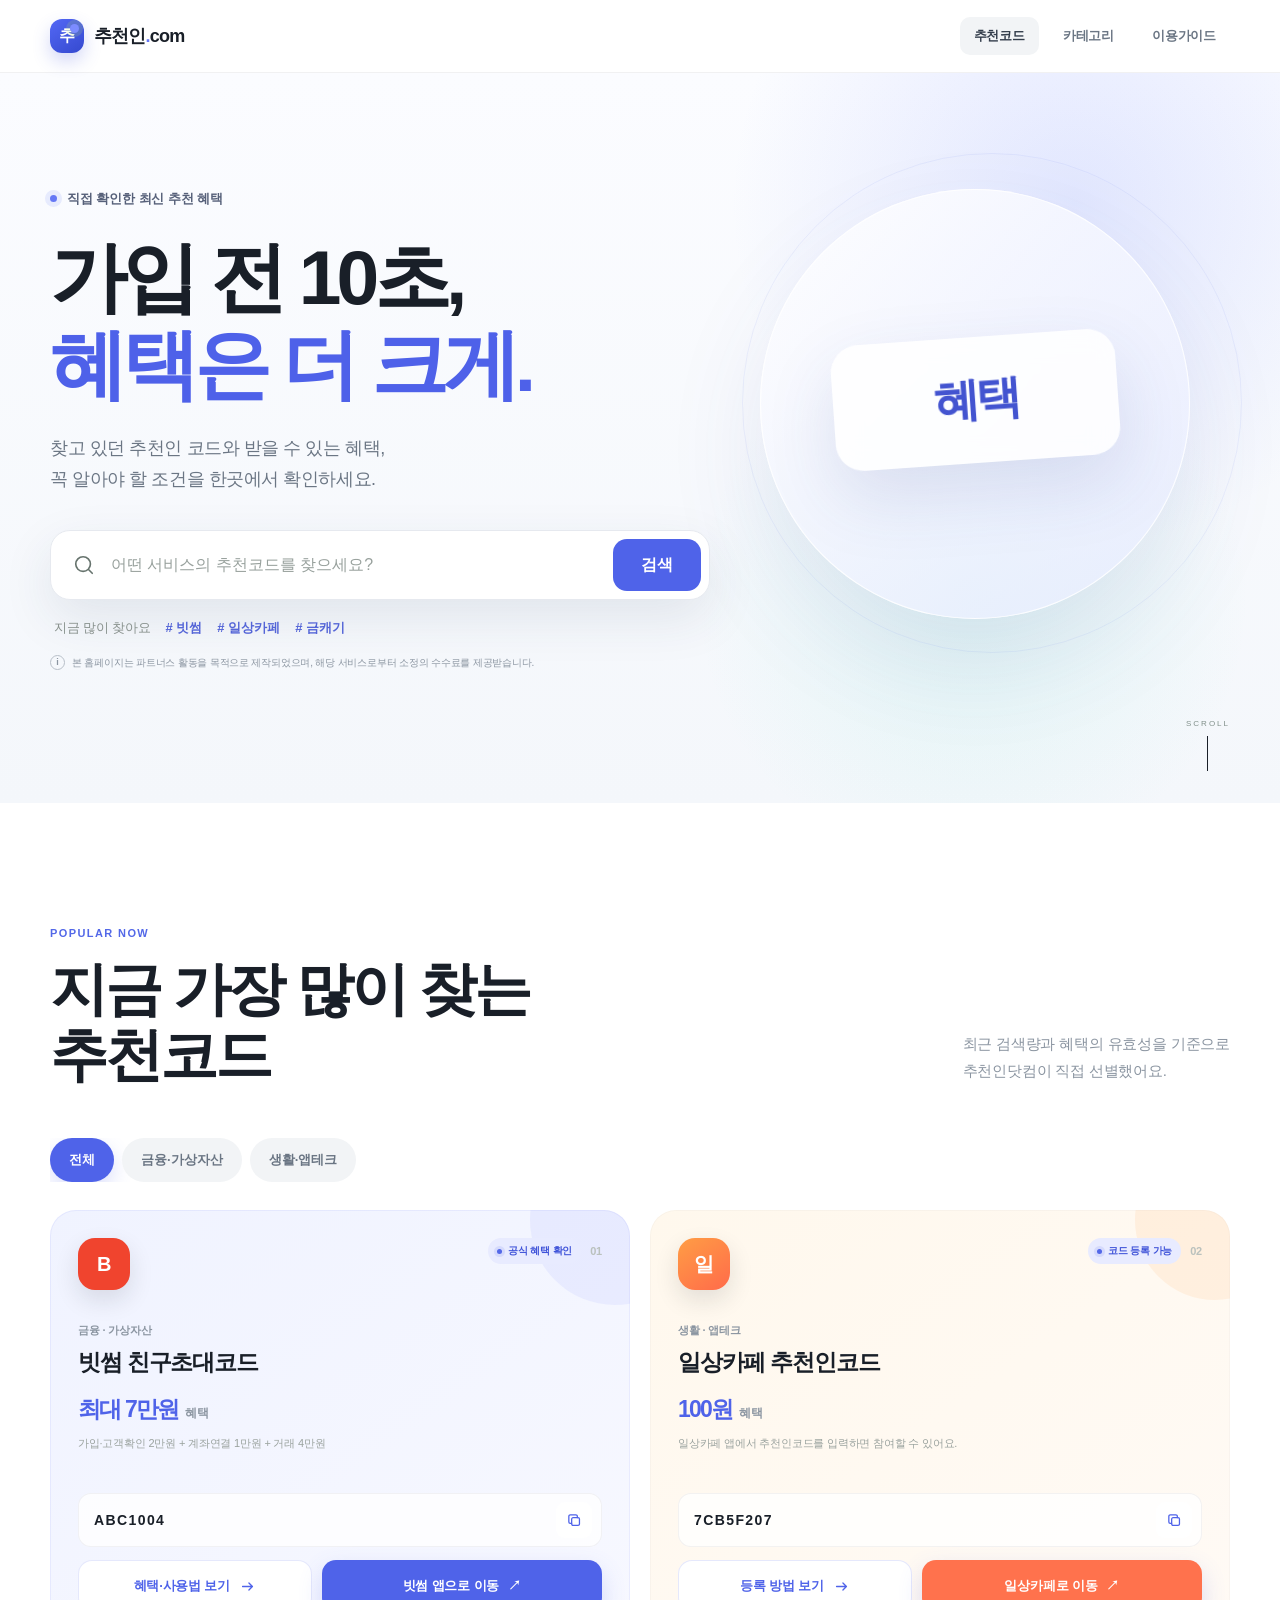
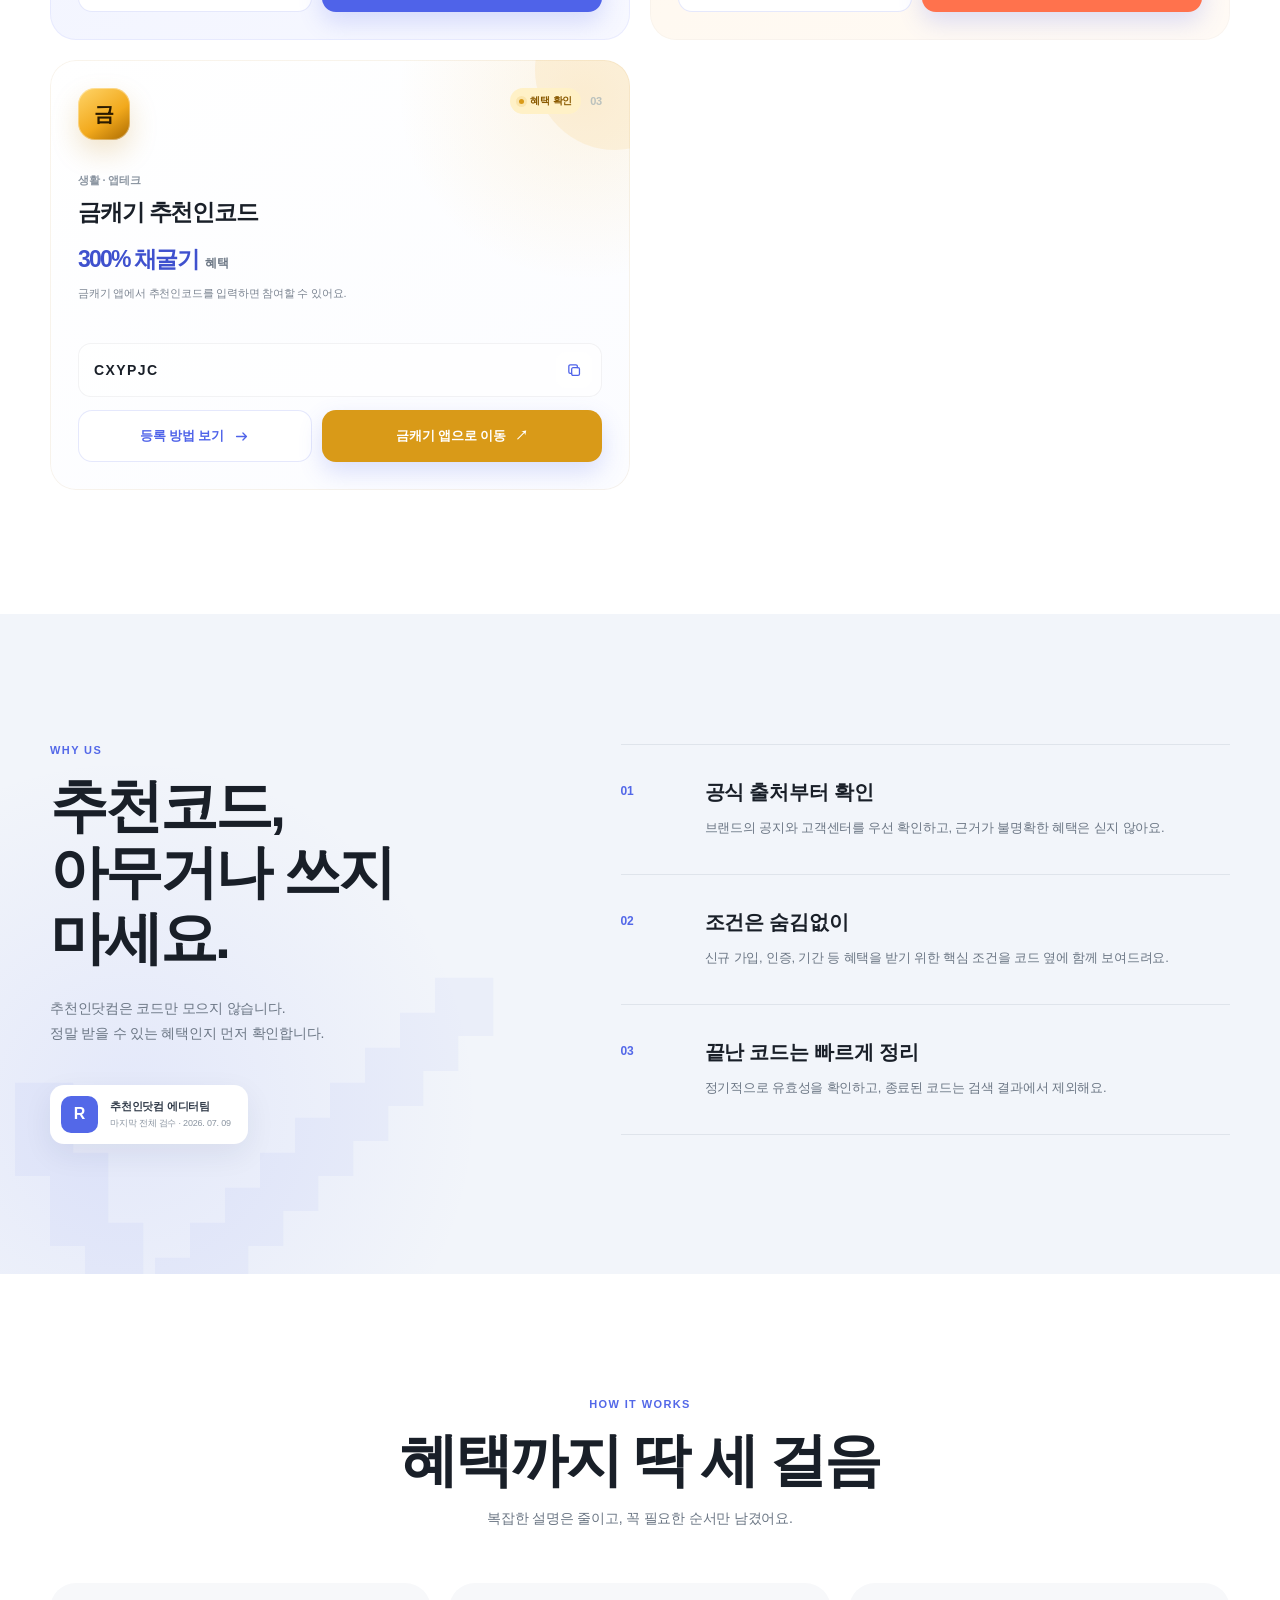
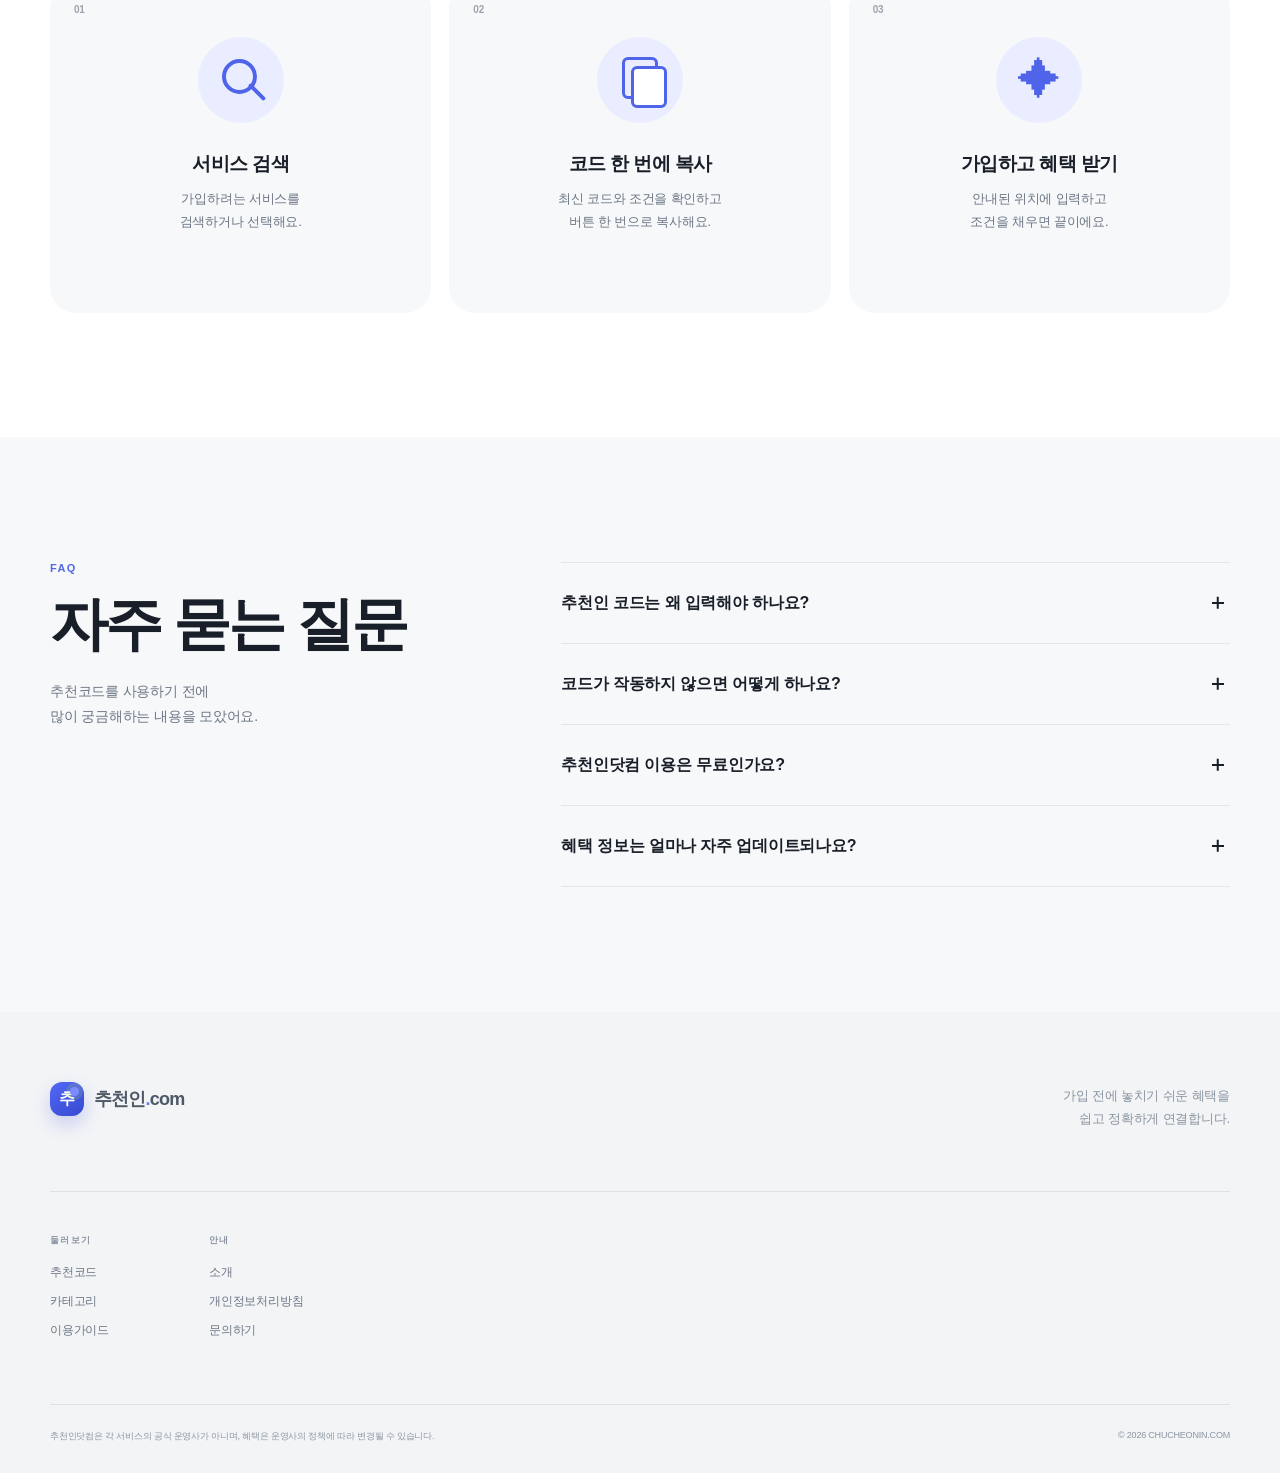
==== index.html @ cf16d34d "Initial site backup" ====
<!doctype html>
<html lang="ko">
<head>
  <meta charset="utf-8">
  <meta name="viewport" content="width=device-width, initial-scale=1, maximum-scale=1, minimum-scale=1, user-scalable=no">
  <!-- Google tag (gtag.js) -->
  <script async src="https://www.googletagmanager.com/gtag/js?id=G-Y10FEXDFD1"></script>
  <script>
    window.dataLayer = window.dataLayer || [];
    function gtag(){dataLayer.push(arguments);}
    gtag('js', new Date());
    gtag('config', 'G-Y10FEXDFD1');
  </script>
  <title>추천인닷컴 | 추천코드·친구초대 혜택을 한눈에</title>
  <meta name="description" content="빗썸, 일상카페, 금캐기 추천인코드를 빠르게 복사하고 혜택, 등록 방법, 이용 조건을 한 번에 확인하세요. 검증한 추천코드만 보기 쉽게 정리했습니다.">
  <meta name="application-name" content="추천인닷컴">
  <meta name="apple-mobile-web-app-title" content="추천인닷컴">
  <meta name="robots" content="index,follow,max-image-preview:large">
  <link rel="canonical" href="https://chucheonin.com/">
  <meta property="og:type" content="website">
  <meta property="og:locale" content="ko_KR">
  <meta property="og:site_name" content="추천인닷컴">
  <meta property="og:title" content="추천인닷컴 | 놓치기 아까운 추천 혜택">
  <meta property="og:description" content="찾고, 확인하고, 한 번에 복사하세요. 최신 추천코드와 사용법을 깔끔하게 정리했습니다.">
  <meta property="og:url" content="https://chucheonin.com/">
  <meta property="og:image" content="https://chucheonin.com/assets/og-home.svg">
  <meta name="twitter:card" content="summary_large_image">
  <meta name="theme-color" content="#f7f8f2">
  <link rel="icon" href="assets/favicon.svg" type="image/svg+xml">
  <link rel="manifest" href="site.webmanifest">
  <link rel="stylesheet" href="style.css">
  <script type="application/ld+json">
  {
    "@context": "https://schema.org",
    "@graph": [
      {
        "@type": "Organization",
        "@id": "https://chucheonin.com/#organization",
        "name": "추천인닷컴",
        "url": "https://chucheonin.com/",
        "logo": {
          "@type": "ImageObject",
          "url": "https://chucheonin.com/assets/logo.svg",
          "width": 512,
          "height": 512
        },
        "email": "mailto:chucheonincom@gmail.com"
      },
      {
        "@type": "WebSite",
        "@id": "https://chucheonin.com/#website",
        "url": "https://chucheonin.com/",
        "name": "추천인닷컴",
        "alternateName": ["추천인닷컴", "추천인.com", "chucheonin.com"],
        "inLanguage": "ko-KR",
        "publisher": {"@id": "https://chucheonin.com/#organization"},
        "potentialAction": {
          "@type": "SearchAction",
          "target": "https://chucheonin.com/?q={search_term_string}",
          "query-input": "required name=search_term_string"
        }
      },
      {
        "@type": "CollectionPage",
        "name": "추천인 코드 모음",
        "url": "https://chucheonin.com/",
        "isPartOf": {"@id": "https://chucheonin.com/#website"},
        "mainEntity": {
          "@type": "ItemList",
          "itemListElement": [
            {"@type":"ListItem","position":1,"name":"빗썸 친구초대코드","url":"https://chucheonin.com/bithumb-referral-code/"},
            {"@type":"ListItem","position":2,"name":"일상카페 추천인코드","url":"https://chucheonin.com/dailycafe-referral-code/"},
            {"@type":"ListItem","position":3,"name":"금캐기 추천인코드","url":"https://chucheonin.com/goldmining-referral-code/"}
          ]
        }
      },
      {
        "@type": "FAQPage",
        "mainEntity": [
          {
            "@type": "Question",
            "name": "추천인 코드는 왜 입력해야 하나요?",
            "acceptedAnswer": {"@type":"Answer","text":"서비스에 따라 신규 가입자와 추천인에게 포인트, 쿠폰 또는 현금성 혜택이 제공될 수 있습니다. 혜택과 조건은 서비스 정책에 따라 달라집니다."}
          },
          {
            "@type": "Question",
            "name": "코드가 작동하지 않으면 어떻게 하나요?",
            "acceptedAnswer": {"@type":"Answer","text":"오탈자, 입력 기한 만료, 기존 가입 이력, 본인인증 미완료 여부를 확인하고 상세 페이지의 참여 조건을 확인해 주세요."}
          },
          {
            "@type": "Question",
            "name": "추천인닷컴 이용은 무료인가요?",
            "acceptedAnswer": {"@type":"Answer","text":"모든 추천코드와 이용 가이드는 무료로 확인할 수 있습니다. 일부 링크를 통한 가입이 발생하면 운영 수수료를 받을 수 있습니다."}
          }
        ]
      }
    ]
  }
  </script>
</head>
<body>
  <a class="skip-link" href="#main">본문으로 바로가기</a>
  <header class="site-header">
    <div class="header-inner">
      <a class="brand" href="./" aria-label="추천인닷컴 홈">
        <span class="brand-mark" aria-hidden="true">추</span>
        <span>추천인<span class="brand-dot">.</span>com</span>
      </a>
      <nav class="desktop-nav" aria-label="주요 메뉴">
        <a class="is-active" href="#popular">추천코드</a>
        <a href="#categories">카테고리</a>
        <a href="#guide">이용가이드</a>
      </nav>
      <button class="icon-button menu-toggle" type="button" aria-label="메뉴 열기" aria-expanded="false" aria-controls="mobile-nav">
        <span></span><span></span>
      </button>
    </div>
    <nav class="mobile-nav" id="mobile-nav" aria-label="모바일 메뉴" hidden>
      <a href="#popular">추천코드</a>
      <a href="#categories">카테고리</a>
      <a href="#guide">이용가이드</a>
    </nav>
  </header>

  <main id="main">
    <section class="hero">
      <div class="hero-orbit orbit-one" aria-hidden="true"></div>
      <div class="hero-orbit orbit-two" aria-hidden="true"></div>
      <div class="container hero-inner">
        <div class="eyebrow reveal"><span></span> 직접 확인한 최신 추천 혜택</div>
        <h1 class="reveal">가입 전 10초,<br><em>혜택은 더 크게.</em></h1>
        <p class="hero-copy reveal">찾고 있던 추천인 코드와 받을 수 있는 혜택,<br class="desktop-only"> 꼭 알아야 할 조건을 한곳에서 확인하세요.</p>
        <form class="search-box reveal" role="search" id="service-search">
          <svg aria-hidden="true" viewBox="0 0 24 24"><path d="m21 21-4.35-4.35m2.35-5.65a8 8 0 1 1-16 0 8 8 0 0 1 16 0Z"/></svg>
          <label class="sr-only" for="search-input">서비스 이름 검색</label>
          <input id="search-input" type="search" placeholder="어떤 서비스의 추천코드를 찾으세요?" autocomplete="off">
          <button type="submit">검색</button>
        </form>
        <div class="quick-search reveal" aria-label="추천 검색어">
          <span>지금 많이 찾아요</span>
          <button type="button" data-search="빗썸"># 빗썸</button>
          <button type="button" data-search="일상카페"># 일상카페</button>
          <button type="button" data-search="금캐기"># 금캐기</button>
        </div>
        <aside class="hero-disclosure reveal" aria-label="파트너스 활동 안내">
          <span aria-hidden="true">i</span>
          <p>본 홈페이지는 파트너스 활동을 목적으로 제작되었으며, 해당 서비스로부터 소정의 수수료를 제공받습니다.</p>
        </aside>
      </div>
      <div class="hero-bottom" aria-hidden="true">
        <div class="scroll-cue"><span>SCROLL</span><i></i></div>
      </div>
    </section>

    <section class="section popular-section" id="popular">
      <div class="container">
        <div class="section-heading split-heading reveal">
          <div>
            <p class="section-kicker">POPULAR NOW</p>
            <h2>지금 가장 많이 찾는<br>추천코드</h2>
          </div>
          <p>최근 검색량과 혜택의 유효성을 기준으로<br>추천인닷컴이 직접 선별했어요.</p>
        </div>

        <div class="filter-row reveal" id="categories" aria-label="추천코드 카테고리">
          <button type="button" class="filter-chip is-active" data-filter="all">전체</button>
          <button type="button" class="filter-chip" data-filter="finance">금융·가상자산</button>
          <button type="button" class="filter-chip" data-filter="lifestyle">생활·앱테크</button>
        </div>

        <div class="card-grid multi-service-grid" id="service-grid">
          <article class="service-card featured reveal" data-category="finance" data-name="빗썸 7만원 친구초대 추천인 코드 가상자산 ABC1004">
            <div class="card-top">
              <div class="service-logo logo-bithumb">B</div>
              <div class="card-badges"><span class="status-live"><i></i> 공식 혜택 확인</span><span class="rank-badge">01</span></div>
            </div>
            <div class="card-main">
              <p class="card-category">금융 · 가상자산</p>
              <h3>빗썸 친구초대코드</h3>
              <p class="benefit"><strong>최대 7만원</strong><span>혜택</span></p>
              <p class="card-note">가입·고객확인 2만원 + 계좌연결 1만원 + 거래 4만원</p>
            </div>
            <div class="code-preview">
              <span>ABC1004</span>
              <button type="button" class="mini-copy" data-copy="ABC1004" aria-label="빗썸 추천코드 복사">
                <svg aria-hidden="true" viewBox="0 0 24 24"><rect x="8" y="8" width="11" height="11" rx="2"/><path d="M16 8V6a2 2 0 0 0-2-2H6a2 2 0 0 0-2 2v8a2 2 0 0 0 2 2h2"/></svg>
              </button>
            </div>
            <div class="offer-card-actions">
              <a class="secondary-offer-action" href="bithumb-referral-code/">
                혜택·사용법 보기
                <svg aria-hidden="true" viewBox="0 0 24 24"><path d="M5 12h14m-5-5 5 5-5 5"/></svg>
              </a>
              <a class="primary-offer-action" href="https://www.bithumb.com/react/referral/guide?referral=ABC1004" target="_blank" rel="sponsored noopener">
                빗썸 앱으로 이동
                <span aria-hidden="true">↗</span>
              </a>
            </div>
          </article>

          <article class="service-card dailycafe-card reveal" data-category="lifestyle" data-name="일상카페 추천인 추천 코드 앱테크 100원 7CB5F207">
            <div class="card-top">
              <div class="service-logo logo-dailycafe">일</div>
              <div class="card-badges"><span class="status-live"><i></i> 코드 등록 가능</span><span class="rank-badge">02</span></div>
            </div>
            <div class="card-main">
              <p class="card-category">생활 · 앱테크</p>
              <h3>일상카페 추천인코드</h3>
              <p class="benefit"><strong>100원</strong><span>혜택</span></p>
              <p class="card-note">일상카페 앱에서 추천인코드를 입력하면 참여할 수 있어요.</p>
            </div>
            <div class="code-preview">
              <span>7CB5F207</span>
              <button type="button" class="mini-copy" data-copy="7CB5F207" aria-label="일상카페 추천인코드 복사">
                <svg aria-hidden="true" viewBox="0 0 24 24"><rect x="8" y="8" width="11" height="11" rx="2"/><path d="M16 8V6a2 2 0 0 0-2-2H6a2 2 0 0 0-2 2v8a2 2 0 0 0 2 2h2"/></svg>
              </button>
            </div>
            <div class="offer-card-actions">
              <a class="secondary-offer-action" href="dailycafe-referral-code/">
                등록 방법 보기
                <svg aria-hidden="true" viewBox="0 0 24 24"><path d="M5 12h14m-5-5 5 5-5 5"/></svg>
              </a>
              <a class="primary-offer-action dailycafe-action" href="https://mapp.dailycafe.co.kr/app/link?seq=3767" target="_blank" rel="sponsored noopener">
                일상카페로 이동
                <span aria-hidden="true">↗</span>
              </a>
            </div>
          </article>

          <article class="service-card goldmining-card reveal" data-category="lifestyle" data-name="금캐기 추천인 추천 코드 앱테크 리워드 채굴기 CXYPJC 300%">
            <div class="card-top">
              <div class="service-logo logo-goldmining">금</div>
              <div class="card-badges"><span class="status-live"><i></i> 혜택 확인</span><span class="rank-badge">03</span></div>
            </div>
            <div class="card-main">
              <p class="card-category">생활 · 앱테크</p>
              <h3>금캐기 추천인코드</h3>
              <p class="benefit"><strong>300% 채굴기</strong><span>혜택</span></p>
              <p class="card-note">금캐기 앱에서 추천인코드를 입력하면 참여할 수 있어요.</p>
            </div>
            <div class="code-preview">
              <span>CXYPJC</span>
              <button type="button" class="mini-copy" data-copy="CXYPJC" aria-label="금캐기 추천인코드 복사">
                <svg aria-hidden="true" viewBox="0 0 24 24"><rect x="8" y="8" width="11" height="11" rx="2"/><path d="M16 8V6a2 2 0 0 0-2-2H6a2 2 0 0 0-2 2v8a2 2 0 0 0 2 2h2"/></svg>
              </button>
            </div>
            <div class="offer-card-actions">
              <a class="secondary-offer-action" href="goldmining-referral-code/">
                등록 방법 보기
                <svg aria-hidden="true" viewBox="0 0 24 24"><path d="M5 12h14m-5-5 5 5-5 5"/></svg>
              </a>
              <a class="primary-offer-action goldmining-action" href="https://goldmining.onelink.me/mGQ8/ekh3pmp9" target="_blank" rel="sponsored noopener">
                금캐기 앱으로 이동
                <span aria-hidden="true">↗</span>
              </a>
            </div>
          </article>
        </div>
        <div class="empty-state" id="empty-state" hidden>
          <span>⌕</span>
          <h3>일치하는 추천코드가 없어요</h3>
          <p>다른 서비스 이름이나 카테고리로 검색해 보세요.</p>
          <button type="button" id="reset-search">전체 코드 보기</button>
        </div>
      </div>
    </section>

    <section class="proof-section" id="guide">
      <div class="container">
        <div class="proof-grid">
          <div class="proof-heading reveal">
            <p class="section-kicker light">WHY US</p>
            <h2>추천코드,<br>아무거나 쓰지 마세요.</h2>
            <p>추천인닷컴은 코드만 모으지 않습니다.<br>정말 받을 수 있는 혜택인지 먼저 확인합니다.</p>
            <div class="editor-card">
              <div class="editor-avatar">R</div>
              <div><strong>추천인닷컴 에디터팀</strong><span>마지막 전체 검수 · 2026. 07. 09</span></div>
            </div>
          </div>
          <ol class="proof-list">
            <li class="reveal">
              <span>01</span>
              <div><h3>공식 출처부터 확인</h3><p>브랜드의 공지와 고객센터를 우선 확인하고, 근거가 불명확한 혜택은 싣지 않아요.</p></div>
            </li>
            <li class="reveal">
              <span>02</span>
              <div><h3>조건은 숨김없이</h3><p>신규 가입, 인증, 기간 등 혜택을 받기 위한 핵심 조건을 코드 옆에 함께 보여드려요.</p></div>
            </li>
            <li class="reveal">
              <span>03</span>
              <div><h3>끝난 코드는 빠르게 정리</h3><p>정기적으로 유효성을 확인하고, 종료된 코드는 검색 결과에서 제외해요.</p></div>
            </li>
          </ol>
        </div>
      </div>
    </section>

    <section class="section how-section">
      <div class="container">
        <div class="section-heading centered reveal">
          <p class="section-kicker">HOW IT WORKS</p>
          <h2>혜택까지 딱 세 걸음</h2>
          <p>복잡한 설명은 줄이고, 꼭 필요한 순서만 남겼어요.</p>
        </div>
        <div class="steps-grid">
          <article class="step-card reveal">
            <span class="step-number">01</span>
            <div class="step-icon search-icon" aria-hidden="true"></div>
            <h3>서비스 검색</h3>
            <p>가입하려는 서비스를<br>검색하거나 선택해요.</p>
          </article>
          <article class="step-card reveal">
            <span class="step-number">02</span>
            <div class="step-icon copy-icon" aria-hidden="true"></div>
            <h3>코드 한 번에 복사</h3>
            <p>최신 코드와 조건을 확인하고<br>버튼 한 번으로 복사해요.</p>
          </article>
          <article class="step-card reveal">
            <span class="step-number">03</span>
            <div class="step-icon gift-icon" aria-hidden="true"></div>
            <h3>가입하고 혜택 받기</h3>
            <p>안내된 위치에 입력하고<br>조건을 채우면 끝이에요.</p>
          </article>
        </div>
      </div>
    </section>

    <section class="faq-section">
      <div class="container faq-wrap">
        <div class="faq-heading reveal">
          <p class="section-kicker">FAQ</p>
          <h2>자주 묻는 질문</h2>
          <p>추천코드를 사용하기 전에<br>많이 궁금해하는 내용을 모았어요.</p>
        </div>
        <div class="accordion" data-accordion>
          <details class="reveal">
            <summary>추천인 코드는 왜 입력해야 하나요?<span></span></summary>
            <p>서비스에 따라 신규 가입자와 추천인 모두에게 포인트, 쿠폰 또는 현금성 혜택이 제공될 수 있습니다. 단, 혜택과 조건은 서비스 정책에 따라 달라지므로 상세 페이지에서 조건을 먼저 확인해 주세요.</p>
          </details>
          <details class="reveal">
            <summary>코드가 작동하지 않으면 어떻게 하나요?<span></span></summary>
            <p>오탈자, 입력 기한 만료, 기존 가입 이력, 본인인증 미완료가 흔한 원인입니다. 복사 버튼으로 다시 입력하고 상세 페이지의 참여 조건을 확인해 주세요.</p>
          </details>
          <details class="reveal">
            <summary>추천인닷컴 이용은 무료인가요?<span></span></summary>
            <p>네, 모든 추천코드와 이용 가이드는 무료로 확인할 수 있습니다. 일부 링크를 통한 가입이 발생하면 운영 수수료를 받을 수 있으며, 이용자가 받는 혜택에는 영향을 주지 않습니다.</p>
          </details>
          <details class="reveal">
            <summary>혜택 정보는 얼마나 자주 업데이트되나요?<span></span></summary>
            <p>공식 공지와 고객센터를 기준으로 정기 확인합니다. 혜택은 예고 없이 변경될 수 있으므로 가입 직전 연결된 공식 페이지에서 최종 조건을 함께 확인하는 것이 가장 안전합니다.</p>
          </details>
        </div>
      </div>
    </section>

  </main>

  <footer class="site-footer">
    <div class="container">
      <div class="footer-top">
        <a class="brand footer-brand" href="./"><span class="brand-mark">추</span><span>추천인<span class="brand-dot">.</span>com</span></a>
        <p>가입 전에 놓치기 쉬운 혜택을<br>쉽고 정확하게 연결합니다.</p>
      </div>
      <div class="footer-links">
        <div><strong>둘러보기</strong><a href="#popular">추천코드</a><a href="#categories">카테고리</a><a href="#guide">이용가이드</a></div>
        <div><strong>안내</strong><a href="about/">소개</a><a href="privacy/">개인정보처리방침</a><a href="mailto:chucheonincom@gmail.com">문의하기</a></div>
      </div>
      <div class="footer-bottom">
        <p>추천인닷컴은 각 서비스의 공식 운영사가 아니며, 혜택은 운영사의 정책에 따라 변경될 수 있습니다.</p>
        <span>© 2026 CHUCHEONIN.COM</span>
      </div>
    </div>
  </footer>
  <div class="toast" role="status" aria-live="polite" aria-atomic="true"><span>✓</span><p><strong>복사했어요!</strong><small>가입 화면에 붙여넣으세요.</small></p></div>
  <script src="script.js" defer></script>
</body>
</html>
---- style.css ----
/* 추천인닷컴 production stylesheet */
:root {
  --ink: #17251f;
  --muted: #66736d;
  --cream: #f5f6ef;
  --paper: #fff;
  --line: #dfe4dc;
  --lime: #c8f25f;
  --lime-strong: #aee631;
  --green: #163f30;
  --orange: #ff6a3d;
  --shadow: 0 22px 60px rgba(22, 51, 40, .09);
  --radius: 24px;
  --max: 1180px;
}

* { box-sizing: border-box; }
html {
  scroll-behavior: smooth;
  -webkit-text-size-adjust: 100%;
  text-size-adjust: 100%;
}
#popular,
#categories,
#guide { scroll-margin-top: 92px; }
body {
  margin: 0;
  color: var(--ink);
  background: var(--paper);
  font-family: Pretendard, "Noto Sans KR", "Apple SD Gothic Neo", Inter, Arial, sans-serif;
  -webkit-font-smoothing: antialiased;
  -webkit-text-size-adjust: 100%;
  text-size-adjust: 100%;
  word-break: keep-all;
}
button, input { font: inherit; }
input, textarea, select { font-size: 16px; }
button, a { -webkit-tap-highlight-color: transparent; }
a { color: inherit; text-decoration: none; }
svg { width: 1em; height: 1em; fill: none; stroke: currentColor; stroke-width: 1.8; stroke-linecap: round; stroke-linejoin: round; }
.sr-only { position: absolute; width: 1px; height: 1px; padding: 0; margin: -1px; overflow: hidden; clip: rect(0, 0, 0, 0); white-space: nowrap; border: 0; }
.skip-link { position: fixed; z-index: 1000; top: 12px; left: 12px; padding: 12px 18px; background: var(--ink); color: white; border-radius: 10px; transform: translateY(-150%); transition: .2s; }
.skip-link:focus { transform: none; }
.container { width: min(calc(100% - 48px), var(--max)); margin: 0 auto; }
.section { padding: 124px 0; }

.site-header { position: absolute; z-index: 50; width: 100%; top: 0; border-bottom: 1px solid rgba(23, 37, 31, .08); }
.header-inner { width: min(calc(100% - 48px), var(--max)); height: 82px; margin: auto; display: flex; align-items: center; justify-content: space-between; }
.brand { display: inline-flex; align-items: center; gap: 10px; font-size: 19px; font-weight: 850; letter-spacing: -.7px; }
.brand-mark { width: 35px; height: 35px; display: grid; place-items: center; position: relative; overflow: hidden; border-radius: 12px 12px 12px 5px; background: linear-gradient(145deg, #6478f6 0%, #4258e8 52%, #17251f 100%); color: #f7ffe4; font-size: 16px; font-weight: 900; box-shadow: 0 10px 24px rgba(66,88,232,.22), inset 0 0 0 1px rgba(255,255,255,.18); }
.brand-mark::after { content: ""; position: absolute; right: 5px; top: 5px; width: 9px; height: 9px; border-radius: 50%; background: var(--lime); box-shadow: 0 0 0 4px rgba(200,242,95,.16); }
.brand-dot { color: var(--orange); }
.desktop-nav { display: flex; align-items: center; gap: 38px; font-size: 14px; font-weight: 700; }
.desktop-nav a { position: relative; padding: 31px 0; color: #54615b; transition: color .2s; }
.desktop-nav a:hover, .desktop-nav .is-active { color: var(--ink); }
.desktop-nav .is-active::after { content: ""; position: absolute; left: 0; right: 0; bottom: 0; height: 2px; background: var(--ink); }
.icon-button { border: 0; background: transparent; }
.menu-toggle { display: none; width: 40px; height: 40px; padding: 10px; }
.menu-toggle span { display: block; width: 20px; height: 2px; margin: 5px 0; background: var(--ink); transition: .25s; }
.mobile-nav { padding: 12px 24px 22px; background: rgba(247,248,242,.98); border-top: 1px solid var(--line); }
.mobile-nav a { display: block; padding: 12px 0; font-weight: 750; }
.partner-disclosure {
  position: relative;
  z-index: 10;
  border-bottom: 1px solid #edf0f3;
  color: #8b95a1;
  background: #f8f9fa;
}
.partner-disclosure .container {
  min-height: 38px;
  display: flex;
  align-items: center;
  justify-content: center;
  gap: 8px;
}
.partner-disclosure span {
  width: 15px;
  height: 15px;
  display: grid;
  place-items: center;
  flex: 0 0 auto;
  border: 1px solid #b7bec7;
  border-radius: 50%;
  font: 700 9px/1 Inter, sans-serif;
}
.partner-disclosure p {
  margin: 0;
  font-size: 10px;
  line-height: 1.5;
}
.hero-disclosure {
  max-width: 660px;
  display: flex;
  align-items: center;
  gap: 7px;
  margin-top: 18px;
  color: #8b95a1;
}
.hero-disclosure span {
  width: 15px;
  height: 15px;
  display: grid;
  place-items: center;
  flex: 0 0 auto;
  border: 1px solid #b7bec7;
  border-radius: 50%;
  font: 700 9px/1 Inter, sans-serif;
}
.hero-disclosure p {
  margin: 0;
  font-size: 10px;
  line-height: 1.5;
}

.hero { min-height: 760px; position: relative; overflow: hidden; display: flex; align-items: center; background: var(--cream); padding: 140px 0 100px; }
.hero::before { content: ""; position: absolute; width: 480px; height: 480px; right: -80px; top: 105px; border-radius: 48% 52% 60% 40%; background: var(--lime); opacity: .38; transform: rotate(-12deg); }
.hero::after { content: "↗"; position: absolute; right: 13vw; top: 280px; font-size: 120px; font-weight: 200; color: rgba(22,63,48,.14); transform: rotate(3deg); }
.hero-orbit { position: absolute; border: 1px solid rgba(23,37,31,.11); border-radius: 50%; pointer-events: none; }
.orbit-one { width: 620px; height: 620px; right: -180px; top: 55px; }
.orbit-two { width: 780px; height: 780px; right: -260px; top: -25px; }
.hero-inner { position: relative; z-index: 2; }
.eyebrow { display: flex; align-items: center; gap: 10px; color: #496059; font-size: 13px; font-weight: 800; letter-spacing: -.1px; }
.eyebrow span { width: 8px; height: 8px; border-radius: 50%; background: var(--orange); box-shadow: 0 0 0 5px rgba(255,106,61,.12); }
.hero h1 { max-width: 740px; margin: 27px 0 24px; font-size: clamp(54px, 6.3vw, 86px); line-height: 1.07; letter-spacing: -5px; font-weight: 900; }
.hero h1 em { color: var(--green); font-style: normal; position: relative; z-index: 0; }
.hero h1 em::after { content: ""; position: absolute; z-index: -1; height: 19px; background: var(--lime); left: -3px; right: -3px; bottom: 4px; transform: rotate(-1deg); }
.hero-copy { margin: 0 0 36px; color: var(--muted); font-size: 18px; line-height: 1.7; letter-spacing: -.45px; }
.search-box { width: min(700px, 100%); min-height: 72px; display: flex; align-items: center; gap: 14px; padding: 9px 9px 9px 24px; background: white; border: 1px solid rgba(23,37,31,.11); border-radius: 18px; box-shadow: 0 16px 40px rgba(36,53,46,.1); transition: .2s; }
.search-box:focus-within { border-color: var(--green); box-shadow: 0 16px 48px rgba(36,53,46,.15); transform: translateY(-2px); }
.search-box svg { width: 22px; height: 22px; color: #66736d; flex: 0 0 auto; }
.search-box input { min-width: 0; flex: 1; border: 0; outline: 0; background: transparent; color: var(--ink); font-size: 16px !important; -webkit-appearance: none; appearance: none; touch-action: manipulation; }
.search-box input::placeholder { color: #98a19d; }
.search-box button { height: 52px; padding: 0 28px; border: 0; border-radius: 12px; background: var(--ink); color: white; font-weight: 800; cursor: pointer; transition: .2s; }
.search-box button:hover { background: var(--green); transform: translateY(-1px); }
.quick-search { display: flex; align-items: center; flex-wrap: wrap; gap: 15px; margin: 19px 0 0 4px; font-size: 13px; }
.quick-search > span { color: #87908c; }
.quick-search button { border: 0; padding: 0; background: none; color: #3f5149; font-weight: 800; cursor: pointer; }
.hero-bottom { position: absolute; z-index: 3; left: 0; right: 0; bottom: 32px; width: min(calc(100% - 48px), var(--max)); margin: auto; display: flex; align-items: flex-end; justify-content: flex-end; }
.trust-mini { display: flex; align-items: center; gap: 14px; }
.avatar-stack { display: flex; }
.avatar-stack span { width: 34px; height: 34px; display: grid; place-items: center; border: 3px solid var(--cream); border-radius: 50%; margin-left: -8px; color: white; background: var(--ink); font-size: 10px; font-weight: 900; }
.avatar-stack span:first-child { margin-left: 0; background: #f0442e; }
.avatar-stack span:nth-child(2) { background: #1769e0; }
.avatar-stack span:nth-child(3) { background: #39b8e8; }
.trust-mini p { margin: 0; color: #76817c; font-size: 11px; line-height: 1.35; }
.trust-mini strong { display: block; color: var(--ink); font-size: 14px; }
.scroll-cue { display: flex; flex-direction: column; align-items: center; gap: 8px; color: #81908a; font-size: 8px; letter-spacing: 2px; }
.scroll-cue i { width: 1px; height: 35px; background: var(--ink); animation: scrollcue 1.8s infinite; transform-origin: top; }
@keyframes scrollcue { 0%,100% { transform: scaleY(.25); opacity: .3; } 50% { transform: scaleY(1); opacity: 1; } }

.section-heading .section-kicker, .section-kicker { margin: 0 0 18px; color: #55720c; font-size: 11px; font-weight: 900; letter-spacing: 2px; }
.section-heading h2, .proof-heading h2, .faq-heading h2 { margin: 0; font-size: clamp(39px, 4.5vw, 58px); line-height: 1.14; letter-spacing: -3.2px; }
.split-heading { display: flex; align-items: flex-end; justify-content: space-between; margin-bottom: 50px; }
.split-heading > p { margin: 0 0 4px; color: var(--muted); font-size: 15px; line-height: 1.8; }
.filter-row { display: flex; gap: 8px; margin-bottom: 28px; overflow-x: auto; scrollbar-width: none; }
.filter-row::-webkit-scrollbar { display: none; }
.filter-chip { flex: 0 0 auto; height: 42px; padding: 0 18px; border: 1px solid var(--line); border-radius: 999px; color: #68746e; background: white; font-size: 13px; font-weight: 750; cursor: pointer; transition: .2s; }
.filter-chip:hover, .filter-chip.is-active { color: white; background: var(--ink); border-color: var(--ink); }
.card-grid { display: grid; grid-template-columns: repeat(3, 1fr); gap: 18px; }
.service-card { min-width: 0; position: relative; display: flex; flex-direction: column; min-height: 440px; padding: 28px; border: 1px solid var(--line); border-radius: var(--radius); background: white; transition: transform .25s, box-shadow .25s, border-color .25s; overflow: hidden; }
.service-card:hover { transform: translateY(-7px); box-shadow: var(--shadow); border-color: #c9d2c5; }
.service-card.featured::after { content: ""; position: absolute; width: 130px; height: 130px; border-radius: 50%; right: -55px; top: -55px; background: var(--lime); opacity: .22; }
.card-top { position: relative; z-index: 2; display: flex; justify-content: space-between; align-items: flex-start; }
.service-logo { width: 52px; height: 52px; display: grid; place-items: center; border-radius: 16px; color: white; font-size: 20px; font-weight: 900; box-shadow: inset 0 0 0 1px rgba(255,255,255,.17); }
.logo-bithumb { background: #f0442e; }
.logo-dailycafe { color: #fff; background: linear-gradient(145deg, #ff9d45, #ff6b4a); }
.logo-goldmining { color: #3b2700; background: linear-gradient(145deg, #ffe08a, #f4b63d 52%, #d88a12); }
.logo-coinone { background: #1769e0; }
.logo-socar { background: #36b8e8; }
.logo-agoda { background: #ff4874; }
.logo-ohouse { background: #36c5f0; }
.logo-kurly { background: #5f167d; }
.card-badges { display: flex; align-items: center; gap: 9px; }
.status-live, .status-check { height: 26px; display: inline-flex; align-items: center; gap: 6px; padding: 0 9px; border-radius: 999px; background: #eff8db; color: #5b7f10; font-size: 10px; font-weight: 850; }
.status-live i { width: 5px; height: 5px; border-radius: 50%; background: #79a91b; box-shadow: 0 0 0 3px rgba(121,169,27,.13); }
.status-check { background: #f1f3f0; color: #8a938f; }
.rank-badge { color: #bac1bd; font: 800 11px/1 Inter, sans-serif; }
.card-main { margin-top: 33px; }
.card-category { margin: 0 0 9px; color: #85908b; font-size: 11px; font-weight: 700; }
.card-main h3 { margin: 0 0 16px; font-size: 22px; letter-spacing: -1.2px; }
.benefit-label {
  display: block;
  margin: 26px 0 7px;
  color: #8b95a1;
  font-size: 10px;
  font-weight: 750;
  letter-spacing: -.1px;
}
.benefit {
  display: flex;
  align-items: baseline;
  gap: 7px;
  margin: 0 0 11px;
  color: #8b95a1;
}
.benefit strong {
  color: #4f63e9;
  font-family: Inter, Pretendard, "Noto Sans KR", sans-serif;
  font-size: 32px;
  font-weight: 900;
  letter-spacing: -1.8px;
}
.benefit > span {
  font-size: 12px;
  font-weight: 800;
}
.card-note { margin: 0; color: #9aa29e; font-size: 11px; }
.code-preview, .pending-code { height: 54px; margin-top: auto; display: flex; align-items: center; justify-content: space-between; padding: 0 10px 0 16px; border-radius: 13px; background: var(--cream); border: 1px dashed #ced5cb; }
.code-preview span { font: 800 14px/1 Inter, sans-serif; letter-spacing: 1.4px; }
.mini-copy { width: 36px; height: 36px; display: grid; place-items: center; border: 0; border-radius: 9px; background: white; color: var(--ink); cursor: pointer; box-shadow: 0 3px 10px rgba(30,50,40,.08); transition: .2s; }
.mini-copy:hover { color: white; background: var(--ink); }
.mini-copy svg { width: 17px; height: 17px; }
.pending-code { color: #a0a8a4; font-size: 11px; }
.pending-code i { width: 54px; height: 8px; border-radius: 10px; background: linear-gradient(90deg,#e3e6e1 30%,#f0f2ee 50%,#e3e6e1 70%); background-size: 200% 100%; animation: shimmer 2s linear infinite; }
@keyframes shimmer { to { background-position: -200% 0; } }
.card-link { height: 48px; display: flex; align-items: center; justify-content: space-between; padding: 0 2px; border: 0; border-top: 1px solid #edf0eb; margin-top: 13px; background: white; font-size: 13px; font-weight: 850; cursor: pointer; }
.card-link svg { width: 18px; height: 18px; transition: transform .2s; }
.service-card:hover .card-link svg { transform: translateX(4px); }
.card-link.disabled { color: #a1aaa5; cursor: default; }
.service-card.is-hidden { display: none; }
.single-service-grid {
  grid-template-columns: minmax(0, 820px);
  justify-content: center;
}
.multi-service-grid {
  grid-template-columns: repeat(2, minmax(0, 1fr));
}
.dailycafe-card {
  background: linear-gradient(145deg, #fff8ed 0%, #fffaf5 100%);
}
.dailycafe-card::after {
  content: "";
  position: absolute;
  width: 160px;
  height: 160px;
  right: -65px;
  top: -70px;
  border-radius: 50%;
  background: #ffb36c;
  opacity: .14;
}
.goldmining-card {
  background: linear-gradient(145deg, #fff9e8 0%, #fffdf6 100%);
}
.goldmining-card::after {
  content: "";
  position: absolute;
  width: 160px;
  height: 160px;
  right: -65px;
  top: -70px;
  border-radius: 50%;
  background: #ffd36a;
  opacity: .18;
}
.dailycafe-action {
  background: #ff724d;
}
.dailycafe-action:hover {
  background: #ef603d;
}
.goldmining-action {
  background: #d99a18;
}
.goldmining-action:hover {
  background: #bf8210;
}
.single-service-grid .service-card {
  min-height: 440px;
  padding: 34px;
}
.single-service-grid .card-main h3 {
  margin-bottom: 9px;
  color: #333d4b;
  font-size: 25px;
  font-weight: 760;
  letter-spacing: -1.5px;
}
.single-service-grid .benefit {
  margin-bottom: 8px;
  line-height: 1.1;
}
.single-service-grid .benefit strong {
  font-size: 34px;
  letter-spacing: -2px;
}
.single-service-grid .benefit > span {
  color: #6b7684;
  font-size: 12px;
}
.single-service-grid .card-note {
  color: #9aa3ad;
  font-size: 10px;
  line-height: 1.5;
}
.offer-card-actions {
  display: grid;
  grid-template-columns: 1fr 1.2fr;
  gap: 10px;
  margin-top: 13px;
}
.secondary-offer-action,
.primary-offer-action {
  min-height: 52px;
  display: flex;
  align-items: center;
  justify-content: center;
  gap: 9px;
  border-radius: 14px;
  font-size: 13px;
  font-weight: 850;
  transition: transform .2s, box-shadow .2s, background .2s;
}
.secondary-offer-action {
  color: #4f63e9;
  background: #fff;
  box-shadow: inset 0 0 0 1px rgba(79, 99, 233, .15);
}
.primary-offer-action {
  color: #fff;
  background: #4f63e9;
  box-shadow: 0 10px 24px rgba(79, 99, 233, .2);
}
.secondary-offer-action:hover,
.primary-offer-action:hover { transform: translateY(-2px); }
.primary-offer-action:hover { background: #4054d9; }
.secondary-offer-action svg { width: 17px; height: 17px; }
.empty-state { padding: 70px 20px; text-align: center; border: 1px dashed var(--line); border-radius: var(--radius); background: var(--cream); }
.empty-state span { display: block; color: #7d8983; font-size: 44px; transform: rotate(-20deg); }
.empty-state h3 { margin: 15px 0 6px; font-size: 21px; }
.empty-state p { margin: 0 0 22px; color: var(--muted); font-size: 14px; }
.empty-state button { border: 0; border-radius: 10px; padding: 12px 17px; background: var(--ink); color: white; font-weight: 750; cursor: pointer; }

.proof-section { padding: 120px 0; color: white; background: var(--green); position: relative; overflow: hidden; }
.proof-section::after { content: "✓"; position: absolute; left: -20px; bottom: -170px; color: rgba(200,242,95,.06); font-size: 560px; font-weight: 900; }
.proof-grid { position: relative; z-index: 1; display: grid; grid-template-columns: .85fr 1.15fr; gap: 120px; }
.section-kicker.light { color: var(--lime); }
.proof-heading h2 { color: white; }
.proof-heading > p:not(.section-kicker) { margin: 25px 0 38px; color: rgba(255,255,255,.6); line-height: 1.8; font-size: 14px; }
.editor-card { display: inline-flex; align-items: center; gap: 12px; padding: 11px 17px 11px 11px; background: rgba(255,255,255,.06); border: 1px solid rgba(255,255,255,.09); border-radius: 14px; }
.editor-avatar { width: 37px; height: 37px; display: grid; place-items: center; border-radius: 10px; background: var(--lime); color: var(--green); font-weight: 900; }
.editor-card strong, .editor-card span { display: block; }
.editor-card strong { font-size: 11px; margin-bottom: 3px; }
.editor-card span { color: rgba(255,255,255,.46); font-size: 9px; }
.proof-list { margin: 0; padding: 0; list-style: none; }
.proof-list li { display: grid; grid-template-columns: 62px 1fr; gap: 22px; padding: 34px 0; border-top: 1px solid rgba(255,255,255,.14); }
.proof-list li:last-child { border-bottom: 1px solid rgba(255,255,255,.14); }
.proof-list > li > span { color: var(--lime); font: 800 12px/1 Inter, sans-serif; padding-top: 6px; }
.proof-list h3 { margin: 0 0 11px; color: white; font-size: 20px; }
.proof-list p { margin: 0; color: rgba(255,255,255,.55); font-size: 13px; line-height: 1.75; }

.how-section { background: var(--cream); }
.centered { text-align: center; }
.centered > p:last-child { margin: 17px 0 0; color: var(--muted); font-size: 14px; }
.steps-grid { margin-top: 55px; display: grid; grid-template-columns: repeat(3,1fr); gap: 18px; }
.step-card { min-height: 330px; position: relative; padding: 30px; text-align: center; background: white; border: 1px solid #e5e9e2; border-radius: var(--radius); }
.step-number { position: absolute; left: 24px; top: 22px; color: #bdc5c1; font: 800 10px/1 Inter,sans-serif; }
.step-icon { width: 86px; height: 86px; position: relative; margin: 24px auto 28px; border-radius: 50%; background: #eff8db; }
.search-icon::before { content: ""; position: absolute; width: 27px; height: 27px; border: 4px solid var(--green); border-radius: 50%; left: 24px; top: 22px; }
.search-icon::after { content: ""; position: absolute; width: 22px; height: 4px; background: var(--green); transform: rotate(45deg); left: 48px; top: 53px; border-radius: 3px; }
.copy-icon::before, .copy-icon::after { content: ""; position: absolute; width: 30px; height: 36px; border: 3px solid var(--green); border-radius: 6px; background: #eff8db; }
.copy-icon::before { left: 25px; top: 20px; }
.copy-icon::after { left: 34px; top: 29px; background: white; }
.gift-icon::before { content: "✦"; position: absolute; inset: 0; display: grid; place-items: center; color: var(--green); font-size: 43px; }
.step-card h3 { margin: 0 0 11px; font-size: 19px; letter-spacing: -.6px; }
.step-card p { margin: 0; color: var(--muted); font-size: 13px; line-height: 1.75; }

.faq-section { padding: 125px 0; }
.faq-wrap { display: grid; grid-template-columns: .75fr 1.25fr; gap: 110px; }
.faq-heading > p:last-child { margin: 21px 0 0; color: var(--muted); font-size: 14px; line-height: 1.8; }
.accordion details { border-top: 1px solid var(--line); }
.accordion details:last-child { border-bottom: 1px solid var(--line); }
.accordion summary { min-height: 80px; display: flex; align-items: center; justify-content: space-between; gap: 20px; list-style: none; cursor: pointer; font-size: 16px; font-weight: 800; }
.accordion summary::-webkit-details-marker { display: none; }
.accordion summary span { width: 24px; height: 24px; position: relative; flex: 0 0 auto; }
.accordion summary span::before, .accordion summary span::after { content: ""; position: absolute; width: 12px; height: 1.5px; top: 11px; left: 6px; background: var(--ink); transition: .2s; }
.accordion summary span::after { transform: rotate(90deg); }
.accordion details[open] summary span::after { transform: rotate(0); }
.accordion details p { margin: -7px 42px 28px 0; color: var(--muted); font-size: 13px; line-height: 1.8; }
.cta-section { padding: 0 0 110px; }
.cta-card { display: flex; align-items: center; justify-content: space-between; gap: 40px; padding: 50px 55px; border-radius: 26px; background: var(--lime); }
.cta-card > div > span { display: block; margin-bottom: 13px; color: #34480e; font-size: 11px; font-weight: 850; }
.cta-card h2 { margin: 0 0 10px; font-size: 31px; letter-spacing: -1.7px; }
.cta-card p { margin: 0; color: #3d5213; font-size: 13px; }
.cta-card a { height: 54px; display: inline-flex; align-items: center; gap: 28px; flex: 0 0 auto; padding: 0 21px; background: var(--ink); color: white; border-radius: 13px; font-size: 13px; font-weight: 800; transition: .2s; }
.cta-card a:hover { transform: translateY(-3px); box-shadow: 0 10px 20px rgba(23,37,31,.18); }

.site-footer { padding: 70px 0 30px; color: white; background: #101915; }
.footer-top { display: flex; justify-content: space-between; align-items: flex-start; padding-bottom: 60px; border-bottom: 1px solid rgba(255,255,255,.1); }
.footer-brand .brand-mark { color: var(--ink); background: var(--lime); }
.footer-top > p { margin: 3px 0 0; color: rgba(255,255,255,.44); font-size: 13px; line-height: 1.75; text-align: right; }
.footer-links { display: flex; gap: 100px; padding: 42px 0 65px; }
.footer-links div { display: grid; gap: 12px; }
.footer-links strong { margin-bottom: 5px; color: rgba(255,255,255,.34); font-size: 9px; letter-spacing: 1.4px; text-transform: uppercase; }
.footer-links a { color: rgba(255,255,255,.7); font-size: 12px; }
.footer-links a:hover { color: var(--lime); }
.footer-bottom { display: flex; justify-content: space-between; gap: 30px; padding-top: 25px; border-top: 1px solid rgba(255,255,255,.1); color: rgba(255,255,255,.3); font-size: 9px; }
.footer-bottom p { margin: 0; }
.toast { position: fixed; z-index: 100; left: 50%; bottom: 28px; display: flex; align-items: center; gap: 12px; min-width: 260px; padding: 13px 18px; border-radius: 14px; color: white; background: var(--ink); box-shadow: 0 18px 45px rgba(0,0,0,.22); transform: translate(-50%, 140%); opacity: 0; transition: .35s cubic-bezier(.2,.8,.2,1); }
.toast.is-visible { transform: translate(-50%, 0); opacity: 1; }
.toast > span { width: 27px; height: 27px; display: grid; place-items: center; border-radius: 50%; color: var(--green); background: var(--lime); font-size: 13px; font-weight: 900; }
.toast p, .toast strong, .toast small { display: block; margin: 0; }
.toast strong { font-size: 12px; margin-bottom: 3px; }
.toast small { color: rgba(255,255,255,.55); font-size: 9px; }

.reveal { opacity: 0; transform: translateY(22px); transition: opacity .6s ease, transform .6s ease; }
.reveal.is-visible { opacity: 1; transform: none; }

/* Detail page */
.detail-body { background: #f8f9f4; }
.detail-body .site-header { position: relative; background: rgba(255,255,255,.8); backdrop-filter: blur(14px); }
.detail-hero { position: relative; overflow: hidden; padding: 72px 0 68px; background: var(--cream); border-bottom: 1px solid var(--line); }
.breadcrumbs { display: flex; flex-wrap: wrap; gap: 8px; margin-bottom: 35px; color: #89928e; font-size: 11px; }
.breadcrumbs a:hover { color: var(--ink); }
.detail-hero-grid { display: grid; grid-template-columns: 1fr 370px; align-items: center; gap: 75px; }
.detail-title .eyebrow { margin-bottom: 20px; }
.detail-title h1 { margin: 0 0 20px; font-size: clamp(42px,5vw,66px); line-height: 1.1; letter-spacing: -3.8px; }
.detail-title > p { margin: 0; color: var(--muted); font-size: 16px; line-height: 1.75; }
.update-line { margin-top: 25px; display: flex; align-items: center; gap: 10px; color: #7d8883; font-size: 10px; }
.update-line i { width: 7px; height: 7px; border-radius: 50%; background: #70a313; box-shadow: 0 0 0 4px rgba(112,163,19,.12); }
.detail-code-card { position: relative; z-index: 1; padding: 27px; border-radius: 24px; color: white; background: var(--green); box-shadow: 0 25px 60px rgba(22,63,48,.2); }
.detail-code-card::before { content: ""; position: absolute; inset: 0; border-radius: inherit; background: radial-gradient(circle at 100% 0, rgba(200,242,95,.18), transparent 42%); pointer-events: none; }
.detail-code-card > span { color: rgba(255,255,255,.55); font-size: 10px; font-weight: 750; }
.big-code { position: relative; display: flex; align-items: center; justify-content: space-between; gap: 12px; margin: 13px 0 16px; padding-bottom: 18px; border-bottom: 1px solid rgba(255,255,255,.15); }
.big-code strong { font: 800 22px/1 Inter,sans-serif; letter-spacing: 1.4px; }
.big-code button { width: 38px; height: 38px; display: grid; place-items: center; border: 1px solid rgba(255,255,255,.17); border-radius: 10px; color: white; background: rgba(255,255,255,.1); cursor: pointer; }
.detail-code-card p { margin: 0 0 21px; color: rgba(255,255,255,.65); font-size: 11px; line-height: 1.5; }
.primary-action { height: 50px; display: flex; align-items: center; justify-content: center; gap: 9px; border-radius: 12px; background: var(--lime); color: var(--green); font-size: 13px; font-weight: 900; }
.primary-action:hover { background: white; }
.detail-card-actions {
  display: grid;
  grid-template-columns: .75fr 1.25fr;
  gap: 9px;
}
.copy-action {
  height: 50px;
  border: 1px solid rgba(255,255,255,.24);
  border-radius: 12px;
  color: #fff;
  background: rgba(255,255,255,.10);
  font-size: 13px;
  font-weight: 850;
  cursor: pointer;
}
.copy-action:hover { background: rgba(255,255,255,.18); }
.detail-layout { display: grid; grid-template-columns: 235px minmax(0, 1fr); gap: 68px; padding-top: 62px; padding-bottom: 110px; }
.toc { position: sticky; top: 25px; align-self: start; padding: 22px; border: 1px solid var(--line); border-radius: 17px; background: white; }
.toc strong { display: block; margin-bottom: 13px; font-size: 11px; }
.toc a { display: block; padding: 9px 0; color: #79837e; font-size: 11px; }
.toc a:hover { color: var(--ink); }
.detail-content { min-width: 0; }
.detail-section { scroll-margin-top: 20px; margin-bottom: 80px; }
.detail-section h2 { margin: 0 0 24px; font-size: 30px; letter-spacing: -1.8px; }
.detail-section h3 { margin: 32px 0 14px; font-size: 19px; }
.detail-section > p { color: var(--muted); font-size: 14px; line-height: 1.9; }
.summary-box { display: grid; grid-template-columns: repeat(3,1fr); border: 1px solid var(--line); border-radius: 19px; background: white; overflow: hidden; }
.summary-box div { min-height: 112px; padding: 25px; border-right: 1px solid var(--line); }
.summary-box div:last-child { border-right: 0; }
.summary-box span { display: block; margin-bottom: 12px; color: #929b96; font-size: 10px; }
.summary-box strong { font-size: 15px; }
.inline-code-box { display: flex; align-items: center; justify-content: space-between; gap: 20px; margin-top: 20px; padding: 22px 25px; border-radius: 17px; background: var(--green); color: white; }
.inline-code-box span { display: block; margin-bottom: 5px; color: rgba(255,255,255,.54); font-size: 9px; }
.inline-code-box strong { font: 800 19px/1 Inter,sans-serif; letter-spacing: 1px; }
.inline-code-box button { height: 43px; padding: 0 17px; border: 0; border-radius: 10px; color: var(--green); background: var(--lime); font-weight: 850; cursor: pointer; }
.inline-actions { display: flex; gap: 8px; }
.inline-actions a {
  height: 43px;
  display: inline-flex;
  align-items: center;
  padding: 0 17px;
  border-radius: 10px;
  color: #fff;
  background: rgba(255,255,255,.12);
  font-size: 12px;
  font-weight: 850;
}
.steps-list { display: grid; gap: 13px; counter-reset: guide; }
.guide-step { position: relative; padding: 25px 25px 25px 76px; border: 1px solid var(--line); border-radius: 17px; background: white; counter-increment: guide; }
.guide-step::before { content: counter(guide); position: absolute; left: 24px; top: 24px; width: 32px; height: 32px; display: grid; place-items: center; border-radius: 10px; color: var(--green); background: var(--lime); font-size: 12px; font-weight: 900; }
.guide-step h3 { margin: 0 0 8px; font-size: 15px; }
.guide-step p { margin: 0; color: var(--muted); font-size: 12px; line-height: 1.75; }
.notice-box { display: flex; gap: 14px; margin-top: 18px; padding: 20px; border-radius: 14px; background: #fff8e9; color: #775923; font-size: 11px; line-height: 1.65; }
.notice-box > span { font-size: 16px; }
.fact-list { padding: 0; margin: 0; list-style: none; border-top: 1px solid var(--line); }
.fact-list li { display: grid; grid-template-columns: 150px 1fr; gap: 20px; padding: 19px 0; border-bottom: 1px solid var(--line); font-size: 13px; }
.fact-list strong { font-size: 12px; }
.fact-list span { color: var(--muted); line-height: 1.65; }
.source-link { display: inline-flex; gap: 7px; align-items: center; margin-top: 18px; color: #52730d; font-size: 11px; font-weight: 800; text-decoration: underline; text-underline-offset: 3px; }
.detail-faq details { background: white; }
.detail-faq summary, .detail-faq details p { padding-left: 20px; padding-right: 20px; }
.detail-faq details p { margin-right: 0; }
.related-card { display: flex; justify-content: space-between; align-items: center; padding: 24px; border: 1px solid var(--line); border-radius: 17px; background: white; }
.related-card div { display: flex; align-items: center; gap: 14px; }
.related-card .service-logo { width: 45px; height: 45px; border-radius: 13px; font-size: 16px; }
.related-card h3, .related-card p { margin: 0; }
.related-card h3 { font-size: 14px; }
.related-card p { margin-top: 4px; color: var(--muted); font-size: 10px; }
.related-card > span { color: #8d9792; font-size: 12px; }
.not-found {
  min-height: calc(100vh - 72px);
  display: grid;
  place-items: center;
  padding: 80px 0;
  text-align: center;
  background:
    radial-gradient(circle at 50% 20%, rgba(108,126,246,.15), transparent 30%),
    #f7f8fa;
}
.not-found-code {
  display: block;
  margin-bottom: 18px;
  color: #5368e8;
  font: 900 14px/1 Inter, sans-serif;
  letter-spacing: 4px;
}
.not-found h1 {
  margin: 0 0 13px;
  font-size: clamp(34px, 5vw, 52px);
  letter-spacing: -3px;
}
.not-found p {
  margin: 0 0 30px;
  color: #8b95a1;
  font-size: 14px;
}
.not-found a {
  min-height: 52px;
  display: inline-flex;
  align-items: center;
  justify-content: center;
  padding: 0 22px;
  border-radius: 14px;
  color: #fff;
  background: #4f63e9;
  font-size: 13px;
  font-weight: 850;
  box-shadow: 0 12px 28px rgba(79,99,233,.22);
}

@media (max-width: 900px) {
  .section { padding: 90px 0; }
  .desktop-nav { display: none; }
  .menu-toggle { display: block; }
  .hero { min-height: 700px; }
  .hero::before { width: 370px; height: 370px; right: -200px; top: 100px; }
  .hero::after { display: none; }
  .hero h1 { letter-spacing: -4px; }
  .orbit-one { right: -340px; }
  .orbit-two { right: -440px; }
  .card-grid { grid-template-columns: repeat(2,1fr); }
  .proof-grid { grid-template-columns: 1fr; gap: 60px; }
  .faq-wrap { grid-template-columns: 1fr; gap: 50px; }
  .detail-hero-grid { grid-template-columns: 1fr; gap: 42px; }
  .detail-code-card { max-width: 440px; }
  .detail-layout { grid-template-columns: 1fr; }
  .toc { position: static; display: flex; gap: 10px; overflow-x: auto; padding: 10px; }
  .toc strong { display: none; }
  .toc a { flex: 0 0 auto; padding: 8px 11px; border-radius: 8px; background: var(--cream); }
}

@media (max-width: 640px) {
  .multi-service-grid { grid-template-columns: 1fr; }
  .container, .header-inner, .hero-bottom { width: min(calc(100% - 32px), var(--max)); }
  .header-inner { height: 70px; }
  .brand { font-size: 17px; }
  .brand-mark { width: 32px; height: 32px; font-size: 14px; }
  .partner-disclosure .container {
    min-height: 42px;
    justify-content: flex-start;
    padding-top: 7px;
    padding-bottom: 7px;
  }
  .partner-disclosure p { font-size: 9px; }
  .hero-disclosure {
    align-items: flex-start;
    margin-top: 16px;
  }
  .hero-disclosure p { font-size: 9px; }
  .hero { min-height: 720px; padding: 115px 0 135px; align-items: flex-start; }
  .hero h1 { margin: 25px 0 20px; font-size: 49px; line-height: 1.08; letter-spacing: -3.5px; }
  .hero h1 em::after { height: 13px; bottom: 3px; }
  .hero-copy { font-size: 15px; }
  .desktop-only { display: none; }
  .search-box { min-height: 64px; padding-left: 18px; border-radius: 16px; }
  .search-box button { width: 60px; height: 46px; padding: 0; }
  .search-box input { font-size: 16px; line-height: 1.35; }
  .quick-search { gap: 11px; }
  .hero-bottom { bottom: 26px; }
  .scroll-cue { display: none; }
  .section { padding: 78px 0; }
  .section-heading h2, .proof-heading h2, .faq-heading h2 { font-size: 38px; letter-spacing: -2.6px; }
  .split-heading { display: block; margin-bottom: 35px; }
  .split-heading > p { margin-top: 18px; font-size: 13px; }
  .card-grid { grid-template-columns: 1fr; }
  .service-card { min-height: 410px; }
  .proof-section { padding: 80px 0; }
  .proof-list li { grid-template-columns: 42px 1fr; }
  .steps-grid { grid-template-columns: 1fr; }
  .step-card { min-height: 290px; }
  .faq-section { padding: 80px 0; }
  .accordion summary { font-size: 14px; }
  .cta-section { padding: 0 0 75px; }
  .cta-card { align-items: flex-start; flex-direction: column; padding: 34px 28px; }
  .cta-card h2 { font-size: 26px; }
  .cta-card a { width: 100%; justify-content: space-between; }
  .footer-top { flex-direction: column; gap: 26px; }
  .footer-top > p { text-align: left; }
  .footer-links { gap: 70px; }
  .footer-bottom { flex-direction: column; }
  .detail-hero { padding: 42px 0 50px; }
  .breadcrumbs { margin-bottom: 28px; }
  .detail-title h1 { font-size: 43px; letter-spacing: -3px; }
  .detail-title > p { font-size: 14px; }
  .detail-code-card { padding: 23px; }
  .detail-layout { padding-top: 35px; gap: 38px; }
  .detail-section { margin-bottom: 60px; }
  .detail-section h2 { font-size: 26px; }
  .summary-box { grid-template-columns: 1fr; }
  .summary-box div { min-height: auto; border-right: 0; border-bottom: 1px solid var(--line); }
  .summary-box div:last-child { border-bottom: 0; }
  .inline-code-box { align-items: flex-start; flex-direction: column; }
  .inline-code-box button { width: 100%; }
  .inline-actions { width: 100%; flex-direction: column; }
  .inline-actions a { justify-content: center; }
  .fact-list li { grid-template-columns: 1fr; gap: 7px; }
}

@media (prefers-reduced-motion: reduce) {
  html { scroll-behavior: auto; }
  *, *::before, *::after { animation-duration: .01ms !important; animation-iteration-count: 1 !important; transition-duration: .01ms !important; }
  .reveal { opacity: 1; transform: none; }
}

/* 2026 product UI refresh — calm, spacious, and distinctly 추천인닷컴 */
:root {
  --ink: #191f28;
  --muted: #6b7684;
  --cream: #f5f7fa;
  --paper: #ffffff;
  --line: #e8ebef;
  --lime: #7c8cff;
  --lime-strong: #6678f6;
  --green: #3c4fd8;
  --orange: #7c8cff;
  --shadow: 0 18px 48px rgba(33, 53, 92, .10);
  --radius: 26px;
}

body {
  background: #fff;
  color: #191f28;
  letter-spacing: -.2px;
}

.site-header,
.detail-body .site-header {
  position: sticky;
  top: 0;
  z-index: 50;
  background: rgba(255, 255, 255, .88);
  border-bottom: 1px solid rgba(25, 31, 40, .06);
  backdrop-filter: blur(18px);
  -webkit-backdrop-filter: blur(18px);
}

.header-inner { height: 72px; }
.brand { font-size: 18px; letter-spacing: -.8px; }
.brand-mark {
  width: 34px;
  height: 34px;
  border-radius: 12px;
  background: linear-gradient(145deg, #5368f5, #3549cf);
  color: #fff;
  box-shadow: 0 8px 18px rgba(64, 82, 220, .23);
}
.brand-dot { color: #6678f6; }
.desktop-nav { gap: 10px; }
.desktop-nav a {
  padding: 10px 14px;
  border-radius: 10px;
  color: #6b7684;
  font-size: 13px;
  font-weight: 700;
}
.desktop-nav a:hover,
.desktop-nav .is-active { color: #333d4b; background: #f2f4f6; }
.desktop-nav .is-active::after { display: none; }

.hero {
  min-height: 730px;
  padding: 112px 0 128px;
  background:
    radial-gradient(circle at 84% 18%, rgba(118, 140, 255, .19), transparent 28%),
    radial-gradient(circle at 76% 72%, rgba(100, 225, 205, .14), transparent 25%),
    linear-gradient(180deg, #fbfcff 0%, #f4f7fb 100%);
}
.hero::before {
  width: 430px;
  height: 430px;
  right: 7vw;
  top: 116px;
  border-radius: 50%;
  background: linear-gradient(145deg, rgba(255,255,255,.88), rgba(228,233,255,.75));
  opacity: 1;
  box-shadow: 0 45px 100px rgba(66, 83, 155, .10), inset 0 0 0 1px rgba(255,255,255,.9);
  transform: none;
}
.hero::after {
  content: "혜택";
  right: calc(7vw + 72px);
  top: 264px;
  width: 285px;
  height: 126px;
  display: grid;
  place-items: center;
  border-radius: 28px;
  color: #4354d0;
  background: rgba(255, 255, 255, .84);
  box-shadow: 0 28px 70px rgba(53, 72, 145, .13);
  font-size: 46px;
  font-weight: 900;
  letter-spacing: -4px;
  transform: rotate(-4deg);
  backdrop-filter: blur(15px);
}
.hero-orbit { border-color: rgba(79, 99, 220, .08); }
.orbit-one { width: 500px; height: 500px; right: 3vw; top: 80px; }
.orbit-two { display: none; }
.hero-inner { position: relative; z-index: 2; }
.eyebrow {
  color: #566079;
  font-size: 13px;
}
.eyebrow span {
  width: 7px;
  height: 7px;
  background: #6578f5;
  box-shadow: 0 0 0 5px rgba(101, 120, 245, .12);
}
.hero h1 {
  max-width: 720px;
  margin: 26px 0 24px;
  font-size: clamp(54px, 6vw, 78px);
  line-height: 1.14;
  letter-spacing: -5px;
}
.hero h1 em { color: #4e61e9; }
.hero h1 em::after { display: none; }
.hero-copy { color: #6b7684; font-size: 18px; }
.search-box {
  width: min(660px, 100%);
  min-height: 70px;
  padding: 8px 8px 8px 22px;
  border: 1px solid #e6e9ef;
  border-radius: 20px;
  box-shadow: 0 18px 50px rgba(39, 57, 91, .10);
}
.search-box:focus-within {
  border-color: #7d8bfa;
  box-shadow: 0 20px 56px rgba(65, 83, 180, .16);
}
.search-box button {
  height: 52px;
  border-radius: 14px;
  background: #4f63e9;
}
.search-box button:hover { background: #4054d9; }
.quick-search button { color: #5465d7; }
.trust-mini p { color: #8b95a1; }
.avatar-stack span { border-color: #f4f7fb; }

.popular-section { background: #fff; }
.section-heading .section-kicker,
.section-kicker { color: #5368e8; letter-spacing: 1.4px; }
.section-heading h2,
.proof-heading h2,
.faq-heading h2 { letter-spacing: -3px; }
.split-heading > p { color: #8b95a1; }
.filter-chip {
  height: 44px;
  padding: 0 19px;
  border: 0;
  color: #6b7684;
  background: #f2f4f6;
}
.filter-chip:hover,
.filter-chip.is-active {
  color: white;
  background: #4f63e9;
  border-color: #4f63e9;
  box-shadow: 0 8px 20px rgba(79, 99, 233, .2);
}
.card-grid { gap: 20px; }
.service-card {
  min-height: 430px;
  padding: 28px;
  border: 0;
  background: #f7f8fa;
  box-shadow: inset 0 0 0 1px rgba(25,31,40,.025);
}
.service-card.featured {
  background: linear-gradient(145deg, #f0f3ff 0%, #f7f8ff 100%);
  box-shadow: inset 0 0 0 1px rgba(78,97,233,.08);
}
.service-card.featured::after {
  width: 170px;
  height: 170px;
  right: -70px;
  top: -75px;
  background: #8593ff;
  opacity: .11;
}
.service-card:hover {
  transform: translateY(-8px);
  border-color: transparent;
  background: #fff;
  box-shadow: 0 24px 60px rgba(36, 54, 94, .12);
}
.service-logo {
  border-radius: 17px;
  box-shadow: 0 10px 24px rgba(25,31,40,.12);
}
.status-live {
  color: #4054d9;
  background: #e8ebff;
}
.status-live i {
  background: #5368e8;
  box-shadow: 0 0 0 3px rgba(83,104,232,.13);
}
.card-category { color: #8b95a1; }
.card-main h3 { font-size: 23px; }
.benefit strong { font-size: 23px; }
.code-preview,
.pending-code {
  border: 0;
  background: rgba(255,255,255,.82);
  box-shadow: inset 0 0 0 1px rgba(25,31,40,.05);
}
.mini-copy {
  color: #4f63e9;
  box-shadow: none;
}
.mini-copy:hover { background: #4f63e9; }
.card-link {
  border-top-color: rgba(25,31,40,.07);
  background: transparent;
}
.empty-state { background: #f7f8fa; border: 0; }
.empty-state button { background: #4f63e9; }

.proof-section {
  padding: 130px 0;
  color: #191f28;
  background:
    radial-gradient(circle at 10% 75%, rgba(106,125,247,.11), transparent 28%),
    #f2f5fa;
}
.proof-section::after {
  content: "✓";
  color: rgba(81, 101, 230, .05);
}
.section-kicker.light { color: #5368e8; }
.proof-heading h2 { color: #191f28; }
.proof-heading > p:not(.section-kicker) { color: #6b7684; }
.editor-card {
  background: white;
  border: 0;
  box-shadow: 0 10px 30px rgba(31, 45, 73, .07);
}
.editor-avatar { color: white; background: #5368e8; }
.editor-card strong { color: #333d4b; }
.editor-card span { color: #8b95a1; }
.proof-list li { border-color: #dfe4eb; }
.proof-list li:last-child { border-bottom-color: #dfe4eb; }
.proof-list > li > span { color: #5368e8; }
.proof-list h3 { color: #191f28; }
.proof-list p { color: #6b7684; }

.how-section { background: #fff; }
.step-card {
  border: 0;
  background: #f7f8fa;
}
.step-icon { background: #e9edff; }
.search-icon::before { border-color: #5064e9; }
.search-icon::after { background: #5064e9; }
.copy-icon::before,
.copy-icon::after { border-color: #5064e9; background: #e9edff; }
.copy-icon::after { background: #fff; }
.gift-icon::before { color: #5064e9; }
.step-number { color: #9ba5b1; }

.faq-section { background: #f7f8fa; }
.accordion details { border-color: #e3e7ec; }
.accordion details:last-child { border-bottom-color: #e3e7ec; }
.cta-card {
  color: #fff;
  background:
    radial-gradient(circle at 85% 30%, rgba(255,255,255,.2), transparent 24%),
    linear-gradient(135deg, #5368e8, #3f51ce);
  box-shadow: 0 24px 60px rgba(63, 81, 206, .23);
}
.cta-card > div > span,
.cta-card p { color: rgba(255,255,255,.72); }
.cta-card a { color: #4355d5; background: #fff; }
.cta-card a:hover { box-shadow: 0 10px 25px rgba(26,38,95,.18); }

.site-footer {
  color: #4e5968;
  background: #f2f4f6;
}
.footer-brand .brand-mark { color: #fff; background: linear-gradient(145deg, #5368f5, #3549cf); }
.footer-top,
.footer-bottom { border-color: #dde1e6; }
.footer-top > p,
.footer-links strong,
.footer-bottom { color: #8b95a1; }
.footer-links a { color: #6b7684; }
.footer-links a:hover { color: #4f63e9; }
.toast {
  background: #333d4b;
  box-shadow: 0 18px 45px rgba(25,31,40,.22);
}
.toast > span { color: #fff; background: #5b6ee8; }

/* Detail page refresh */
.detail-body { background: #fff; }
.detail-hero {
  padding: 62px 0 78px;
  border: 0;
  background:
    radial-gradient(circle at 78% 20%, rgba(110,127,247,.15), transparent 27%),
    linear-gradient(180deg, #fbfcff 0%, #f4f7fb 100%);
}
.breadcrumbs { color: #8b95a1; }
.detail-title h1 {
  margin-bottom: 22px;
  color: #191f28;
  line-height: 1.15;
}
.detail-title > p { color: #6b7684; }
.update-line { color: #8b95a1; }
.update-line i {
  background: #5368e8;
  box-shadow: 0 0 0 4px rgba(83,104,232,.12);
}
.detail-code-card {
  padding: 30px;
  border-radius: 28px;
  background:
    radial-gradient(circle at 100% 0, rgba(255,255,255,.2), transparent 40%),
    linear-gradient(145deg, #596eea, #3d50ce);
  box-shadow: 0 28px 70px rgba(55, 73, 185, .26);
}
.detail-code-card::before { background: none; }
.big-code { border-bottom-color: rgba(255,255,255,.18); }
.big-code button { background: rgba(255,255,255,.13); }
.primary-action {
  color: #4053cf;
  background: #fff;
}
.primary-action:hover { background: #eef1ff; }
.detail-layout { padding-top: 74px; }
.toc {
  border: 0;
  border-radius: 20px;
  background: #f7f8fa;
}
.toc a { color: #6b7684; }
.toc a:hover { color: #4f63e9; }
.summary-box {
  border: 0;
  border-radius: 22px;
  background: #f7f8fa;
}
.summary-box div { border-color: #e6e9ed; }
.inline-code-box {
  border-radius: 18px;
  background: #333d4b;
}
.inline-code-box button { color: #4053cf; background: #fff; }
.inline-actions a { background: rgba(255,255,255,.12); }
.guide-step {
  border: 0;
  border-radius: 20px;
  background: #f7f8fa;
}
.guide-step::before { color: #fff; background: #5368e8; }
.notice-box {
  color: #705116;
  background: #fff8e8;
}
.fact-list { border-color: #e6e9ed; }
.fact-list li { border-color: #e6e9ed; }
.source-link { color: #4c5fd9; }
.detail-faq details { padding: 0 8px; background: #f7f8fa; }
.related-card {
  border: 0;
  border-radius: 20px;
  background: #f7f8fa;
}
.service-card.dailycafe-card {
  background: linear-gradient(145deg, #fff8ed 0%, #fffaf5 100%);
}
.service-card.goldmining-card {
  background:
    radial-gradient(circle at 92% 8%, rgba(244, 182, 61, .13), transparent 28%),
    linear-gradient(145deg, #fff 0%, #fbfcff 100%);
  box-shadow: inset 0 0 0 1px rgba(172, 116, 11, .08);
}
.service-card.goldmining-card::after {
  background: #f4b63d;
  opacity: .12;
}
.service-card.goldmining-card .service-logo.logo-goldmining {
  color: #2a1a00;
  background: linear-gradient(145deg, #ffd56a 0%, #f2a91c 58%, #a96900 100%);
  box-shadow: 0 12px 28px rgba(191, 130, 16, .22), inset 0 0 0 1px rgba(255,255,255,.35);
}
.service-card.goldmining-card .status-live {
  color: #8a5a00;
  background: #fff1c7;
}
.service-card.goldmining-card .status-live i {
  background: #d99a18;
  box-shadow: 0 0 0 3px rgba(217,154,24,.14);
}
.service-card.goldmining-card .benefit strong {
  color: #3f51ce;
}
.service-card.goldmining-card .benefit > span {
  color: #6b7684;
}
.service-card.goldmining-card .card-note {
  color: #7b8491;
}
.primary-offer-action.dailycafe-action {
  background: #ff724d;
}
.primary-offer-action.dailycafe-action:hover {
  background: #ef603d;
}
.primary-offer-action.goldmining-action {
  background: #d99a18;
}
.primary-offer-action.goldmining-action:hover {
  background: #bf8210;
}

@media (max-width: 900px) {
  .hero::before { right: -230px; }
  .hero::after { display: none; }
  .orbit-one { right: -310px; }
}

@media (max-width: 640px) {
  .site-header,
  .detail-body .site-header { position: sticky; }
  .header-inner { height: 64px; }
  .hero {
    min-height: 690px;
    padding: 90px 0 120px;
  }
  .hero h1 {
    font-size: 47px;
    line-height: 1.13;
    letter-spacing: -3.7px;
  }
  .hero::before {
    width: 300px;
    height: 300px;
    right: -180px;
    top: 80px;
  }
  .search-box { border-radius: 18px; }
  .service-card { min-height: 400px; }
  .single-service-grid .service-card { min-height: 420px; padding: 28px; }
  .single-service-grid .card-main h3 { margin-bottom: 8px; font-size: 22px; }
  .single-service-grid .benefit strong { font-size: 31px; }
  .offer-card-actions { grid-template-columns: 1fr; }
  .proof-section { padding: 90px 0; }
  .detail-hero { padding: 42px 0 58px; }
  .detail-code-card { border-radius: 23px; }
  .detail-card-actions { grid-template-columns: 1fr; }
}

/* Mobile-first density: show search and referral codes without excessive scrolling */
@media (max-width: 640px) {
  .container,
  .header-inner,
  .hero-bottom {
    width: min(calc(100% - 28px), var(--max));
  }

  #popular,
  #categories,
  #guide {
    scroll-margin-top: 72px;
  }

  .header-inner { height: 60px; }
  .brand { gap: 8px; font-size: 16px; }
  .brand-mark { width: 30px; height: 30px; border-radius: 9px 9px 9px 3px; }
  .menu-toggle { width: 38px; height: 38px; }

  .hero {
    min-height: 0;
    padding: 34px 0 30px;
    align-items: flex-start;
  }
  .hero::before,
  .hero::after,
  .hero-orbit,
  .hero-bottom {
    display: none;
  }
  .hero .eyebrow {
    gap: 8px;
    font-size: 11px;
  }
  .hero h1 {
    margin: 16px 0 13px;
    font-size: 39px;
    line-height: 1.1;
    letter-spacing: -3px;
  }
  .hero h1 em::after { height: 10px; }
  .hero-copy {
    margin-bottom: 20px;
    font-size: 14px;
    line-height: 1.55;
  }
  .search-box {
    min-height: 56px;
    gap: 10px;
    padding: 6px 6px 6px 15px;
    border-radius: 15px;
    box-shadow: 0 10px 28px rgba(36,53,46,.09);
  }
  .search-box svg { width: 19px; height: 19px; }
  .search-box button {
    width: 56px;
    height: 44px;
    border-radius: 11px;
    font-size: 13px;
  }
  .search-box input {
    font-size: 16px;
    line-height: 1.35;
  }
  .quick-search {
    gap: 10px;
    margin: 12px 0 0 2px;
    font-size: 11px;
  }
  .hero-disclosure {
    gap: 6px;
    margin-top: 11px;
  }
  .hero-disclosure p {
    font-size: 8.5px;
    line-height: 1.4;
  }

  .section { padding: 44px 0 56px; }
  .split-heading { margin-bottom: 20px; }
  .split-heading h2 {
    font-size: 29px;
    line-height: 1.2;
    letter-spacing: -2px;
  }
  .split-heading h2 br { display: none; }
  .split-heading > p { display: none; }
  .section-heading .section-kicker {
    margin-bottom: 8px;
    font-size: 9px;
  }
  .filter-row {
    gap: 7px;
    margin: 0 -14px 16px;
    padding: 0 14px;
  }
  .filter-chip {
    height: 38px;
    padding: 0 14px;
    font-size: 11px;
  }
  .card-grid { gap: 14px; }
  .service-card {
    min-height: 350px;
    padding: 20px;
    border-radius: 20px;
  }
  .service-logo {
    width: 44px;
    height: 44px;
    border-radius: 14px;
    font-size: 17px;
  }
  .status-live,
  .status-check {
    height: 24px;
    padding: 0 8px;
    font-size: 9px;
  }
  .card-main { margin-top: 22px; }
  .card-category { margin-bottom: 7px; font-size: 10px; }
  .card-main h3 {
    margin-bottom: 10px;
    font-size: 21px;
  }
  .benefit { margin-bottom: 7px; }
  .benefit strong { font-size: 29px; }
  .card-note { min-height: 0; font-size: 10px; }
  .code-preview {
    min-height: 49px;
    padding: 0 12px;
    margin-top: auto;
  }
  .offer-card-actions {
    grid-template-columns: 1fr 1.12fr;
    gap: 8px;
    margin-top: 9px;
  }
  .secondary-offer-action,
  .primary-offer-action {
    min-height: 48px;
    padding: 0 11px;
    border-radius: 13px;
    font-size: 11px;
  }

  .proof-section,
  .faq-section { padding: 64px 0; }
  .proof-grid { gap: 38px; }
  .proof-heading h2,
  .faq-heading h2 { font-size: 34px; }
  .proof-list li { padding: 24px 0; }
  .footer-top { padding: 50px 0 34px; }
  .footer-bottom { padding: 24px 0 34px; }

  .partner-disclosure .container { min-height: 36px; }
  .detail-hero { padding: 24px 0 34px; }
  .breadcrumbs { margin-bottom: 18px; }
  .detail-hero-grid { gap: 25px; }
  .detail-title h1 {
    margin: 14px 0 13px;
    font-size: 37px;
    line-height: 1.12;
    letter-spacing: -2.7px;
  }
  .detail-title > p { font-size: 13px; line-height: 1.65; }
  .update-line { margin-top: 18px; }
  .detail-code-card { padding: 20px; }
  .big-code { margin: 13px 0 10px; padding: 14px; }
  .big-code strong { font-size: 23px; }
  .detail-card-actions {
    grid-template-columns: 1fr 1.25fr;
    gap: 8px;
  }
  .copy-action,
  .primary-action { min-height: 48px; padding: 0 10px; font-size: 11px; }
  .detail-layout { padding-top: 38px; }
  .toc { margin-bottom: 36px; }
  .detail-section { margin-bottom: 56px; }
  .detail-section h2 { font-size: 29px; }
  .summary-box { margin: 22px 0; }
}
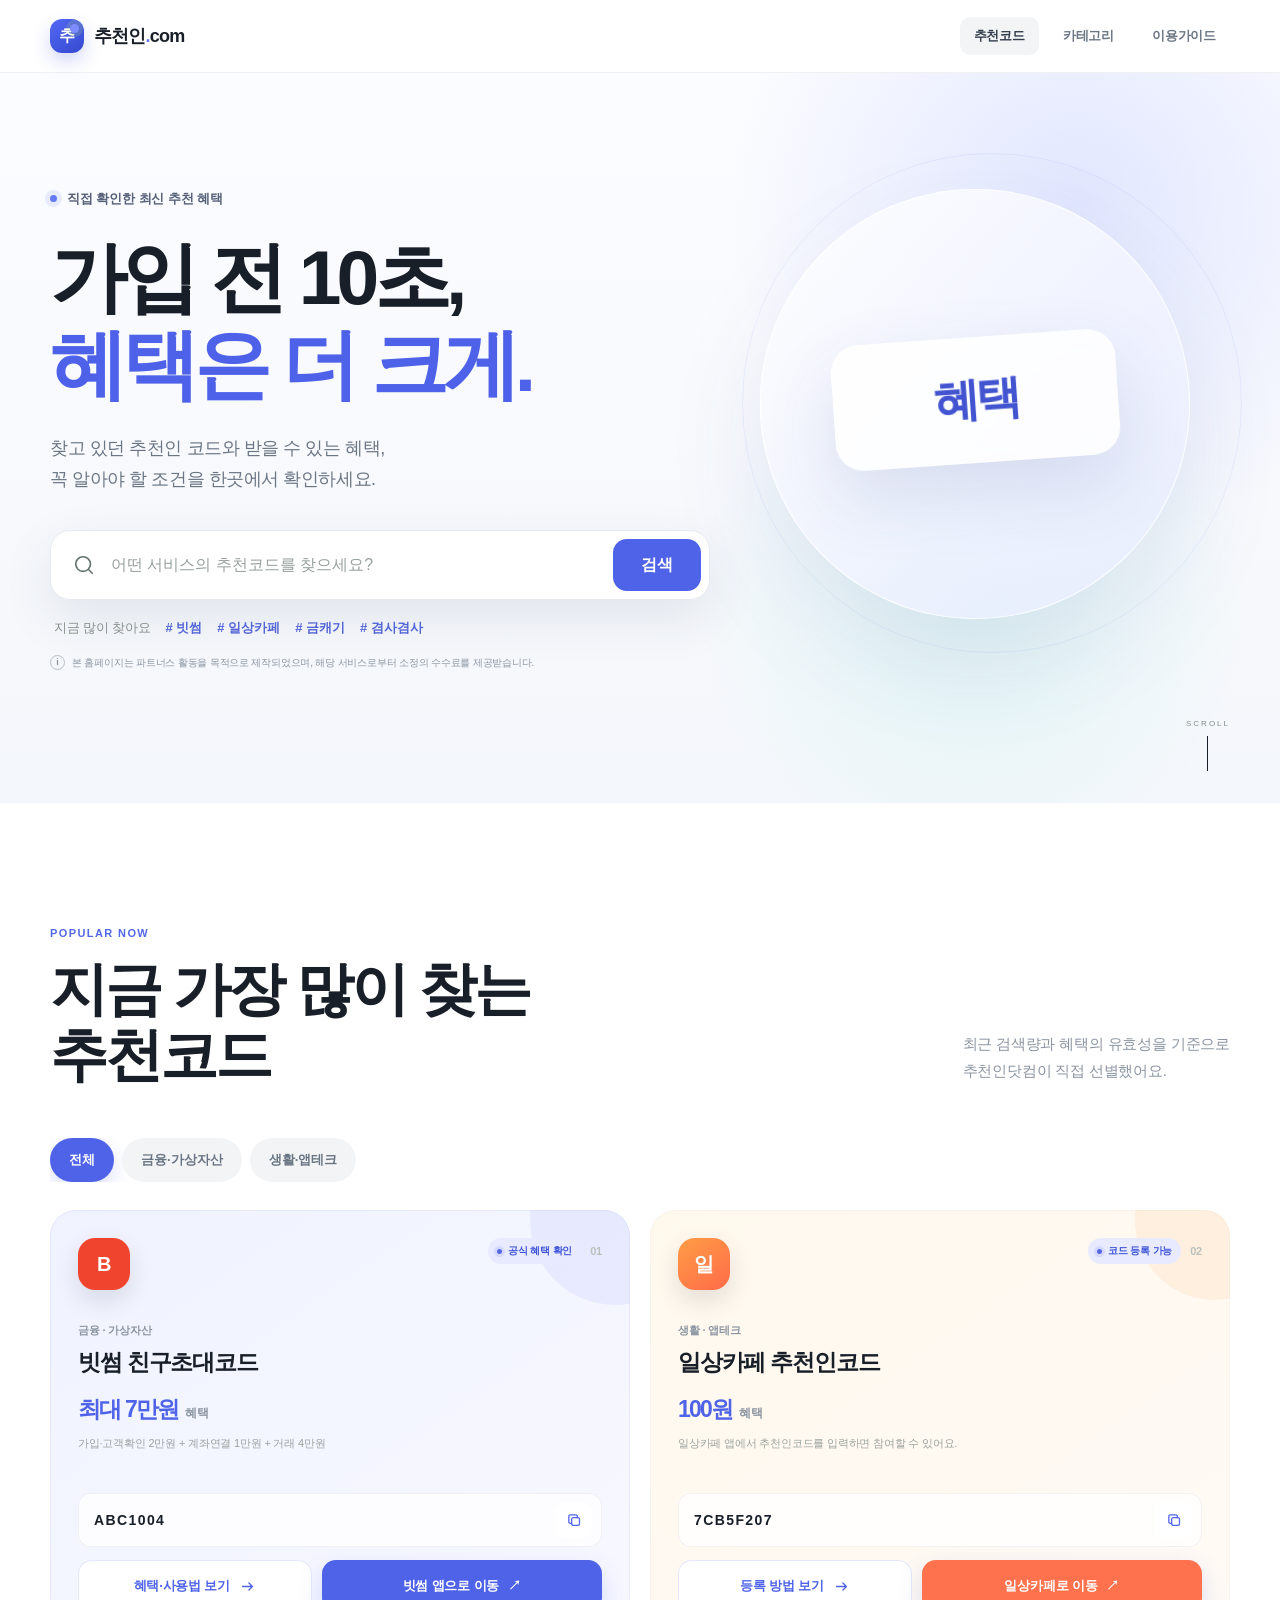
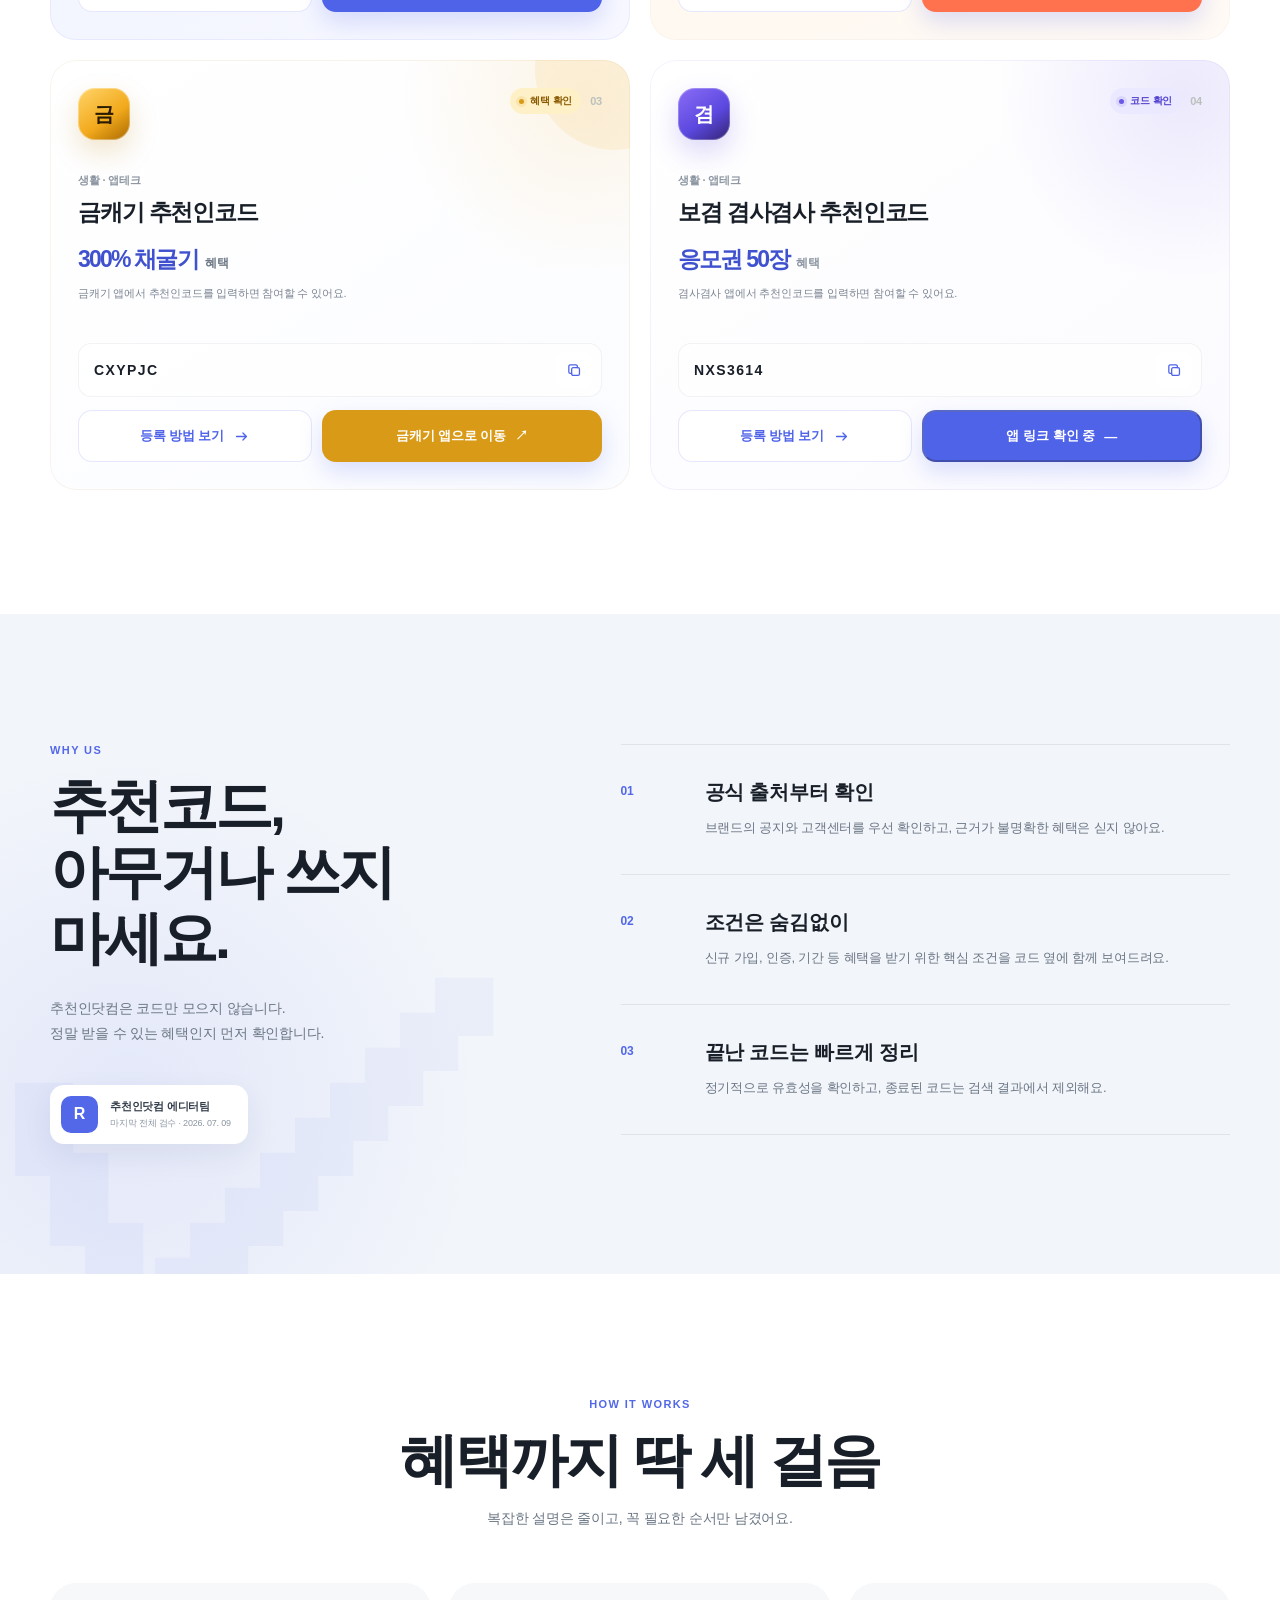
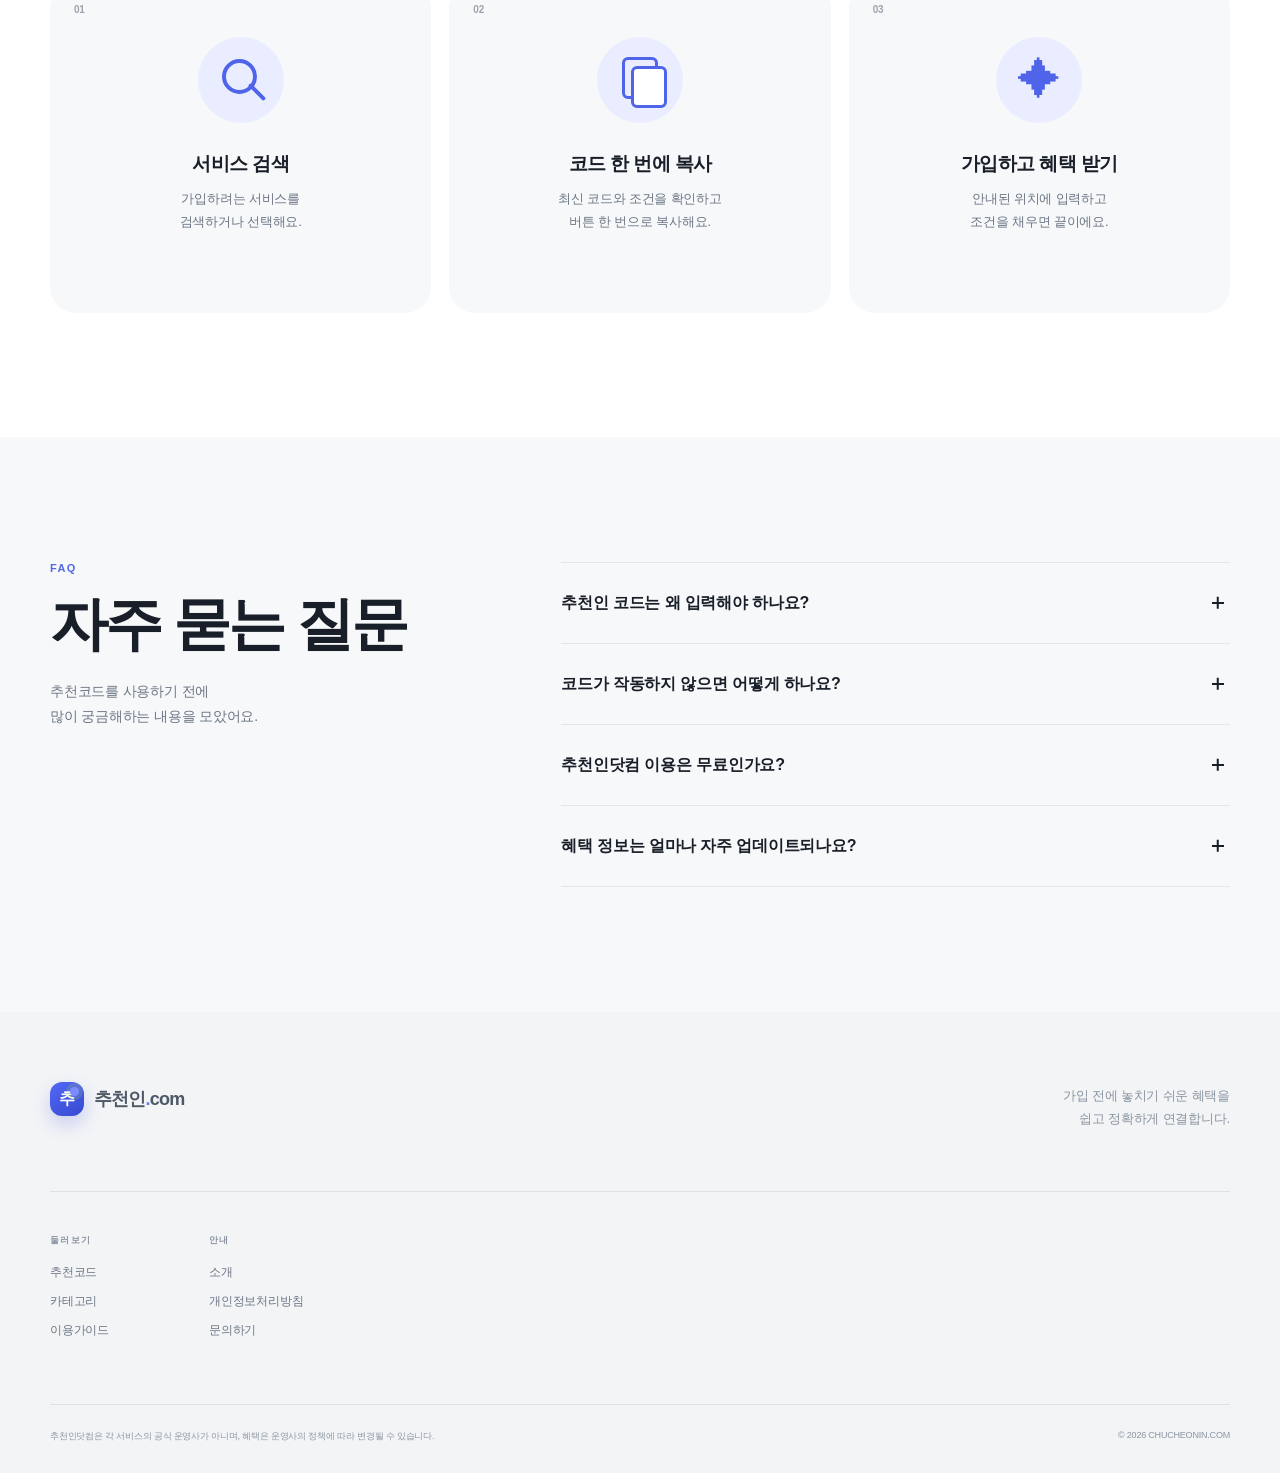
==== commit 30cd1177: "Add Gyeomsagyeomsa referral page" ====
--- a/index.html
+++ b/index.html
@@ -12,7 +12,7 @@
     gtag('config', 'G-Y10FEXDFD1');
   </script>
   <title>추천인닷컴 | 추천코드·친구초대 혜택을 한눈에</title>
-  <meta name="description" content="빗썸, 일상카페, 금캐기 추천인코드를 빠르게 복사하고 혜택, 등록 방법, 이용 조건을 한 번에 확인하세요. 검증한 추천코드만 보기 쉽게 정리했습니다.">
+  <meta name="description" content="빗썸, 일상카페, 금캐기, 겸사겸사 추천인코드를 빠르게 복사하고 혜택, 등록 방법, 이용 조건을 한 번에 확인하세요.">
   <meta name="application-name" content="추천인닷컴">
   <meta name="apple-mobile-web-app-title" content="추천인닷컴">
   <meta name="robots" content="index,follow,max-image-preview:large">
@@ -70,7 +70,8 @@
           "itemListElement": [
             {"@type":"ListItem","position":1,"name":"빗썸 친구초대코드","url":"https://chucheonin.com/bithumb-referral-code/"},
             {"@type":"ListItem","position":2,"name":"일상카페 추천인코드","url":"https://chucheonin.com/dailycafe-referral-code/"},
-            {"@type":"ListItem","position":3,"name":"금캐기 추천인코드","url":"https://chucheonin.com/goldmining-referral-code/"}
+            {"@type":"ListItem","position":3,"name":"금캐기 추천인코드","url":"https://chucheonin.com/goldmining-referral-code/"},
+            {"@type":"ListItem","position":4,"name":"보겸 겸사겸사 추천인코드","url":"https://chucheonin.com/gyeomsagyeomsa-referral-code/"}
           ]
         }
       },
@@ -141,6 +142,7 @@
           <button type="button" data-search="빗썸"># 빗썸</button>
           <button type="button" data-search="일상카페"># 일상카페</button>
           <button type="button" data-search="금캐기"># 금캐기</button>
+          <button type="button" data-search="겸사겸사"># 겸사겸사</button>
         </div>
         <aside class="hero-disclosure reveal" aria-label="파트너스 활동 안내">
           <span aria-hidden="true">i</span>
@@ -253,6 +255,35 @@
                 금캐기 앱으로 이동
                 <span aria-hidden="true">↗</span>
               </a>
+            </div>
+          </article>
+
+          <article class="service-card gyeomsagyeomsa-card reveal" data-category="lifestyle" data-name="보겸 겸사겸사 추천인 추천 코드 응모권 NXS3614 50장">
+            <div class="card-top">
+              <div class="service-logo logo-gyeomsagyeomsa">겸</div>
+              <div class="card-badges"><span class="status-live"><i></i> 코드 확인</span><span class="rank-badge">04</span></div>
+            </div>
+            <div class="card-main">
+              <p class="card-category">생활 · 앱테크</p>
+              <h3>보겸 겸사겸사 추천인코드</h3>
+              <p class="benefit"><strong>응모권 50장</strong><span>혜택</span></p>
+              <p class="card-note">겸사겸사 앱에서 추천인코드를 입력하면 참여할 수 있어요.</p>
+            </div>
+            <div class="code-preview">
+              <span>NXS3614</span>
+              <button type="button" class="mini-copy" data-copy="NXS3614" aria-label="겸사겸사 추천인코드 복사">
+                <svg aria-hidden="true" viewBox="0 0 24 24"><rect x="8" y="8" width="11" height="11" rx="2"/><path d="M16 8V6a2 2 0 0 0-2-2H6a2 2 0 0 0-2 2v8a2 2 0 0 0 2 2h2"/></svg>
+              </button>
+            </div>
+            <div class="offer-card-actions">
+              <a class="secondary-offer-action" href="gyeomsagyeomsa-referral-code/">
+                등록 방법 보기
+                <svg aria-hidden="true" viewBox="0 0 24 24"><path d="M5 12h14m-5-5 5 5-5 5"/></svg>
+              </a>
+              <button class="primary-offer-action disabled-offer-action" type="button" disabled>
+                앱 링크 확인 중
+                <span aria-hidden="true">—</span>
+              </button>
             </div>
           </article>
         </div>
--- a/style.css
+++ b/style.css
@@ -165,6 +165,7 @@
 .logo-bithumb { background: #f0442e; }
 .logo-dailycafe { color: #fff; background: linear-gradient(145deg, #ff9d45, #ff6b4a); }
 .logo-goldmining { color: #3b2700; background: linear-gradient(145deg, #ffe08a, #f4b63d 52%, #d88a12); }
+.logo-gyeomsagyeomsa { color: #fff; background: linear-gradient(145deg, #8b6df6, #5d47da 58%, #362579); }
 .logo-coinone { background: #1769e0; }
 .logo-socar { background: #36b8e8; }
 .logo-agoda { background: #ff4874; }
@@ -264,6 +265,14 @@
 }
 .goldmining-action:hover {
   background: #bf8210;
+}
+.disabled-offer-action,
+.disabled-offer-action:hover {
+  color: #8b95a1;
+  background: #eef1f5;
+  cursor: not-allowed;
+  transform: none;
+  box-shadow: none;
 }
 .single-service-grid .service-card {
   min-height: 440px;
@@ -1035,6 +1044,35 @@
 .service-card.goldmining-card .card-note {
   color: #7b8491;
 }
+.service-card.gyeomsagyeomsa-card {
+  background:
+    radial-gradient(circle at 92% 8%, rgba(112, 86, 232, .12), transparent 28%),
+    linear-gradient(145deg, #fff 0%, #fbfbff 100%);
+  box-shadow: inset 0 0 0 1px rgba(112, 86, 232, .08);
+}
+.service-card.gyeomsagyeomsa-card::after {
+  background: #8b6df6;
+  opacity: .11;
+}
+.service-card.gyeomsagyeomsa-card .service-logo.logo-gyeomsagyeomsa {
+  color: #fff;
+  background: linear-gradient(145deg, #8b6df6 0%, #5b48df 58%, #332471 100%);
+  box-shadow: 0 12px 28px rgba(91, 72, 223, .22), inset 0 0 0 1px rgba(255,255,255,.25);
+}
+.service-card.gyeomsagyeomsa-card .status-live {
+  color: #5140cf;
+  background: #ebe9ff;
+}
+.service-card.gyeomsagyeomsa-card .status-live i {
+  background: #6a58e8;
+  box-shadow: 0 0 0 3px rgba(106,88,232,.13);
+}
+.service-card.gyeomsagyeomsa-card .benefit strong {
+  color: #3f51ce;
+}
+.service-card.gyeomsagyeomsa-card .card-note {
+  color: #7b8491;
+}
 .primary-offer-action.dailycafe-action {
   background: #ff724d;
 }
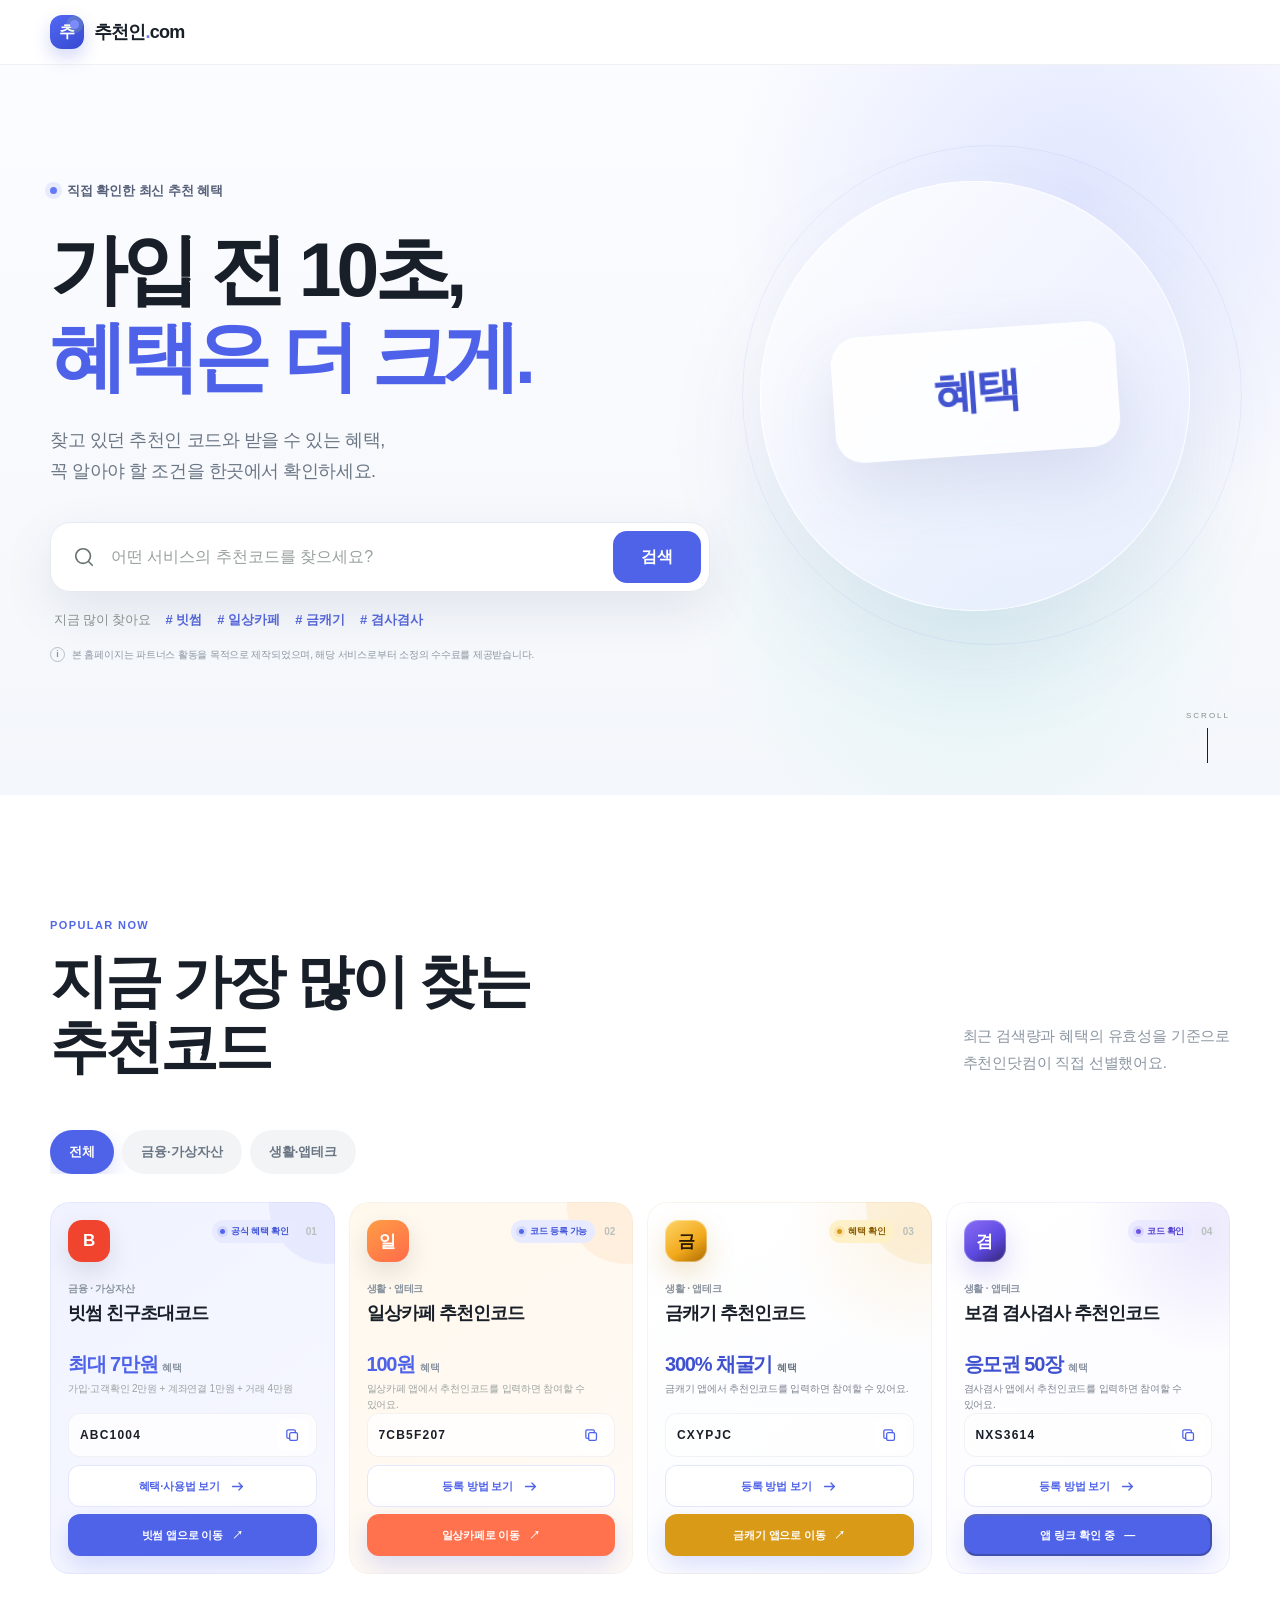
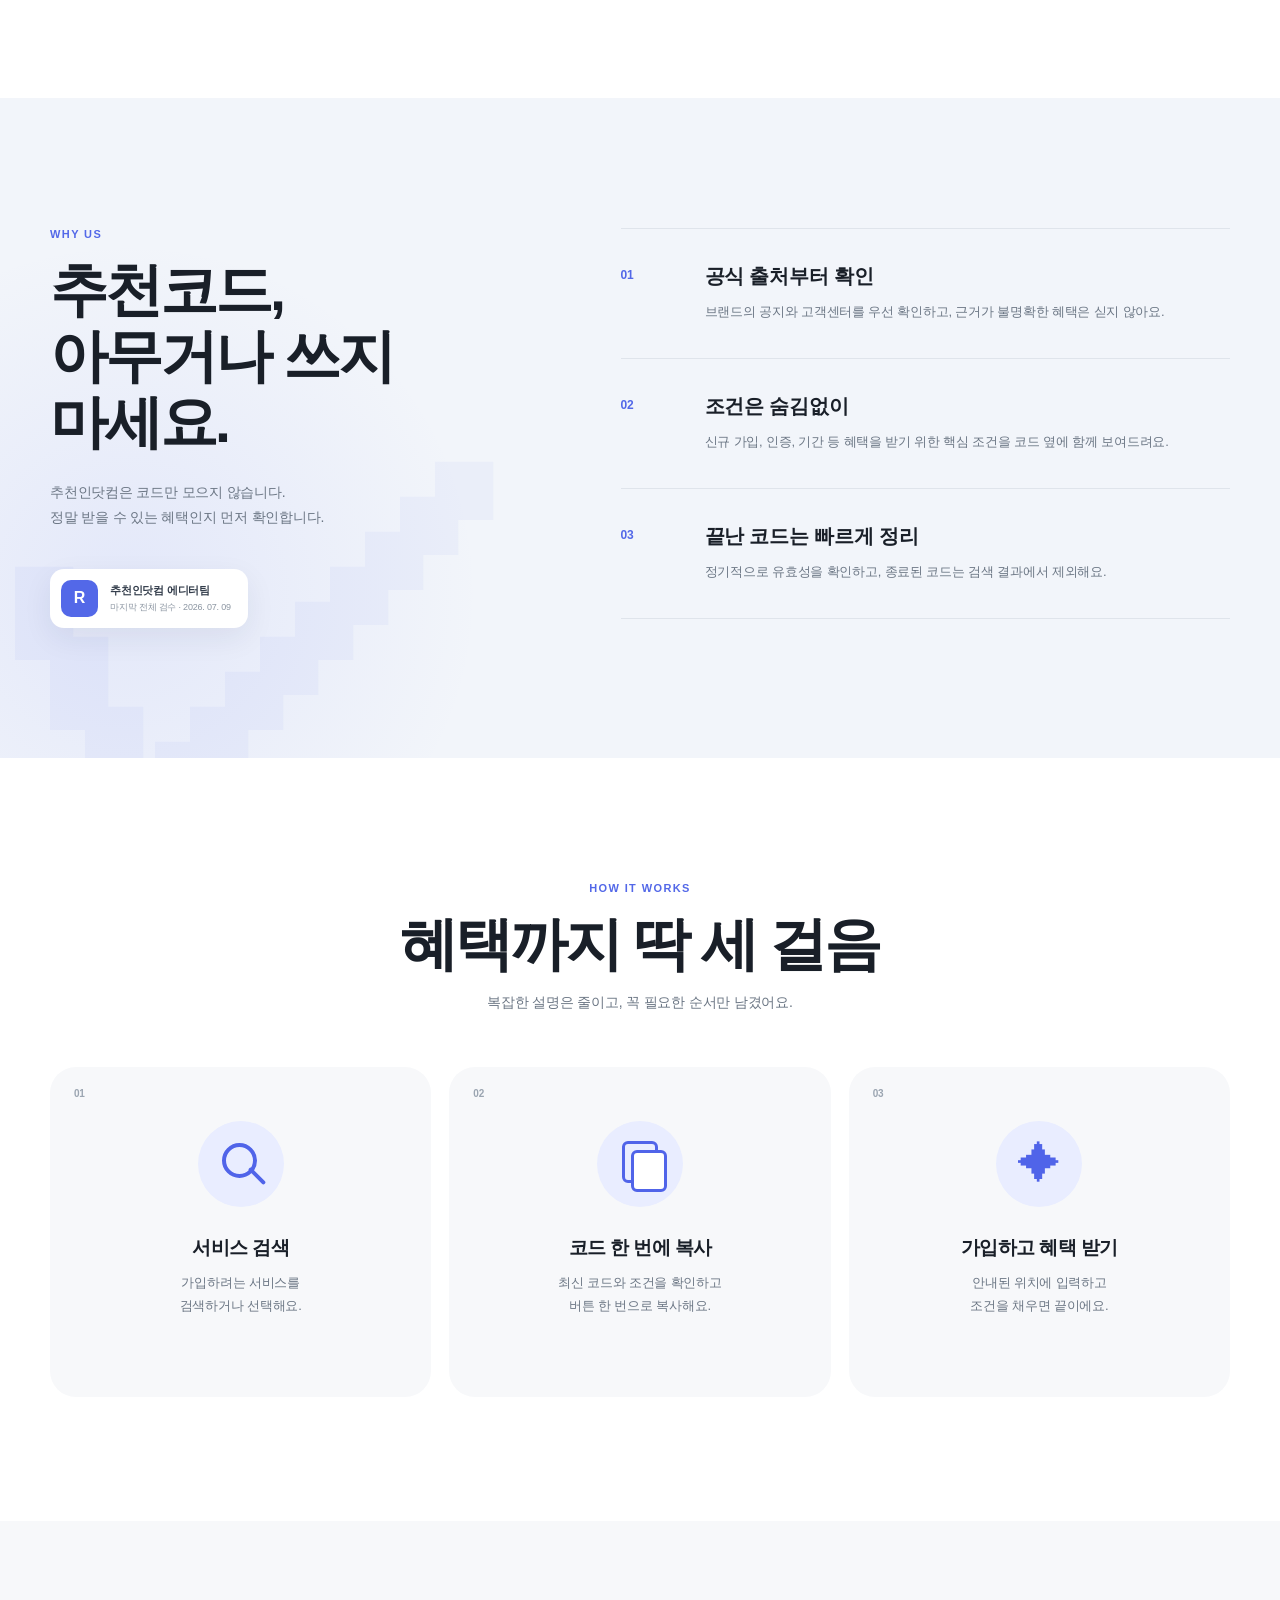
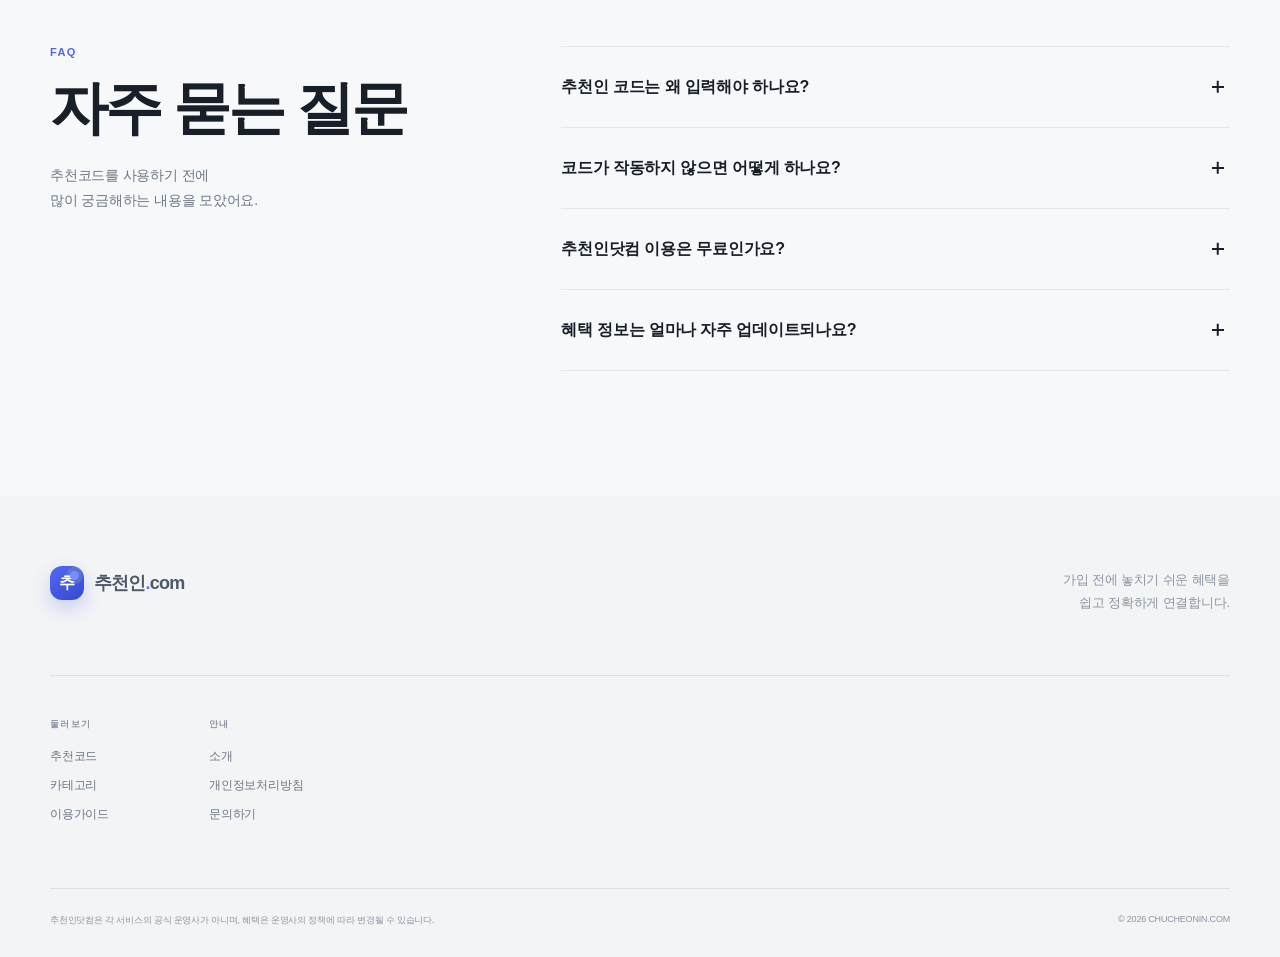
==== commit 508d1b7d: "Simplify header and densify referral cards" ====
--- a/index.html
+++ b/index.html
@@ -107,20 +107,7 @@
         <span class="brand-mark" aria-hidden="true">추</span>
         <span>추천인<span class="brand-dot">.</span>com</span>
       </a>
-      <nav class="desktop-nav" aria-label="주요 메뉴">
-        <a class="is-active" href="#popular">추천코드</a>
-        <a href="#categories">카테고리</a>
-        <a href="#guide">이용가이드</a>
-      </nav>
-      <button class="icon-button menu-toggle" type="button" aria-label="메뉴 열기" aria-expanded="false" aria-controls="mobile-nav">
-        <span></span><span></span>
-      </button>
     </div>
-    <nav class="mobile-nav" id="mobile-nav" aria-label="모바일 메뉴" hidden>
-      <a href="#popular">추천코드</a>
-      <a href="#categories">카테고리</a>
-      <a href="#guide">이용가이드</a>
-    </nav>
   </header>
 
   <main id="main">
--- a/style.css
+++ b/style.css
@@ -1086,6 +1086,54 @@
   background: #bf8210;
 }
 
+/* Detail pages: keep navigation simple and make FAQ cards read cleanly */
+.detail-layout {
+  grid-template-columns: minmax(0, 1fr);
+  gap: 0;
+}
+.detail-content {
+  width: min(100%, 900px);
+  margin: 0 auto;
+}
+.toc {
+  display: none;
+}
+.detail-faq .accordion {
+  display: grid;
+  gap: 14px;
+}
+.detail-faq .accordion details {
+  padding: 0;
+  border: 1px solid #e3e7ec;
+  border-radius: 18px;
+  background: #fff;
+  overflow: hidden;
+}
+.detail-faq .accordion details:last-child {
+  border-bottom: 1px solid #e3e7ec;
+}
+.detail-faq .accordion summary {
+  min-height: auto;
+  padding: 22px 24px;
+  font-size: 16px;
+  line-height: 1.45;
+}
+.detail-faq .accordion details[open] summary {
+  border-bottom: 1px solid #edf0f3;
+}
+.detail-faq .accordion details p {
+  margin: 0;
+  padding: 18px 24px 22px;
+  color: #6b7684;
+  background: #fbfcfe;
+  font-size: 13px;
+  line-height: 1.8;
+}
+.detail-faq .accordion summary span::before,
+.detail-faq .accordion summary span::after {
+  background: #4e5968;
+}
+
 @media (max-width: 900px) {
   .hero::before { right: -230px; }
   .hero::after { display: none; }
@@ -1305,3 +1353,185 @@
   .detail-section h2 { font-size: 29px; }
   .summary-box { margin: 22px 0; }
 }
+
+/* Final override: hide detailed anchor TOC on all detail pages */
+.toc {
+  display: none !important;
+}
+.detail-layout {
+  grid-template-columns: minmax(0, 1fr);
+}
+.detail-content {
+  width: min(100%, 900px);
+  margin-right: auto;
+  margin-left: auto;
+}
+
+/* Dense referral directory layout */
+.menu-toggle,
+.mobile-nav {
+  display: none !important;
+}
+.header-inner {
+  height: 64px;
+}
+.site-header,
+.detail-body .site-header {
+  border-bottom-color: rgba(25,31,40,.06);
+}
+.header-action {
+  display: inline-flex;
+  align-items: center;
+  justify-content: center;
+  min-height: 38px;
+  padding: 0 14px;
+  border-radius: 999px;
+  color: #4f63e9;
+  background: #eef1ff;
+  font-size: 13px;
+  font-weight: 800;
+  letter-spacing: -.2px;
+}
+.header-action:hover {
+  background: #e2e7ff;
+}
+.multi-service-grid,
+.card-grid.multi-service-grid {
+  grid-template-columns: repeat(4, minmax(0, 1fr));
+  gap: 14px;
+}
+.service-card {
+  min-height: 315px;
+  padding: 18px;
+  border-radius: 20px;
+}
+.service-card.featured::after,
+.dailycafe-card::after,
+.goldmining-card::after,
+.gyeomsagyeomsa-card::after,
+.service-card.goldmining-card::after,
+.service-card.gyeomsagyeomsa-card::after {
+  width: 118px;
+  height: 118px;
+  right: -52px;
+  top: -56px;
+}
+.service-logo {
+  width: 42px;
+  height: 42px;
+  border-radius: 14px;
+  font-size: 17px;
+}
+.status-live,
+.status-check {
+  height: 23px;
+  padding: 0 8px;
+  font-size: 9px;
+}
+.rank-badge {
+  font-size: 10px;
+}
+.card-main {
+  margin-top: 20px;
+}
+.card-category {
+  margin-bottom: 7px;
+  font-size: 10px;
+}
+.card-main h3 {
+  min-height: 42px;
+  margin-bottom: 8px;
+  font-size: 18px;
+  line-height: 1.18;
+  letter-spacing: -1px;
+}
+.benefit {
+  margin-bottom: 6px;
+  gap: 5px;
+}
+.benefit strong,
+.service-card.goldmining-card .benefit strong,
+.service-card.gyeomsagyeomsa-card .benefit strong {
+  font-size: 20px;
+  line-height: 1.1;
+  letter-spacing: -1.2px;
+}
+.benefit > span {
+  font-size: 10px;
+}
+.card-note {
+  min-height: 32px;
+  font-size: 10px;
+  line-height: 1.55;
+}
+.code-preview {
+  min-height: 44px;
+  height: 44px;
+  padding: 0 8px 0 12px;
+  border-radius: 12px;
+}
+.code-preview span {
+  font-size: 12px;
+  letter-spacing: 1.2px;
+}
+.mini-copy {
+  width: 32px;
+  height: 32px;
+}
+.offer-card-actions {
+  grid-template-columns: 1fr;
+  gap: 7px;
+  margin-top: 8px;
+}
+.secondary-offer-action,
+.primary-offer-action {
+  min-height: 42px;
+  padding: 0 10px;
+  border-radius: 12px;
+  font-size: 11px;
+}
+
+@media (max-width: 1180px) {
+  .multi-service-grid,
+  .card-grid.multi-service-grid {
+    grid-template-columns: repeat(3, minmax(0, 1fr));
+  }
+}
+
+@media (max-width: 900px) {
+  .multi-service-grid,
+  .card-grid.multi-service-grid {
+    grid-template-columns: repeat(2, minmax(0, 1fr));
+  }
+}
+
+@media (max-width: 640px) {
+  .header-inner {
+    height: 58px;
+  }
+  .header-action {
+    min-height: 34px;
+    padding: 0 11px;
+    font-size: 11px;
+  }
+  .multi-service-grid,
+  .card-grid.multi-service-grid {
+    grid-template-columns: 1fr;
+  }
+  .service-card {
+    min-height: 330px;
+    padding: 18px;
+  }
+  .card-main h3 {
+    min-height: 0;
+    font-size: 20px;
+  }
+  .benefit strong,
+  .service-card.goldmining-card .benefit strong,
+  .service-card.gyeomsagyeomsa-card .benefit strong {
+    font-size: 27px;
+  }
+  .offer-card-actions {
+    grid-template-columns: 1fr 1.08fr;
+  }
+}
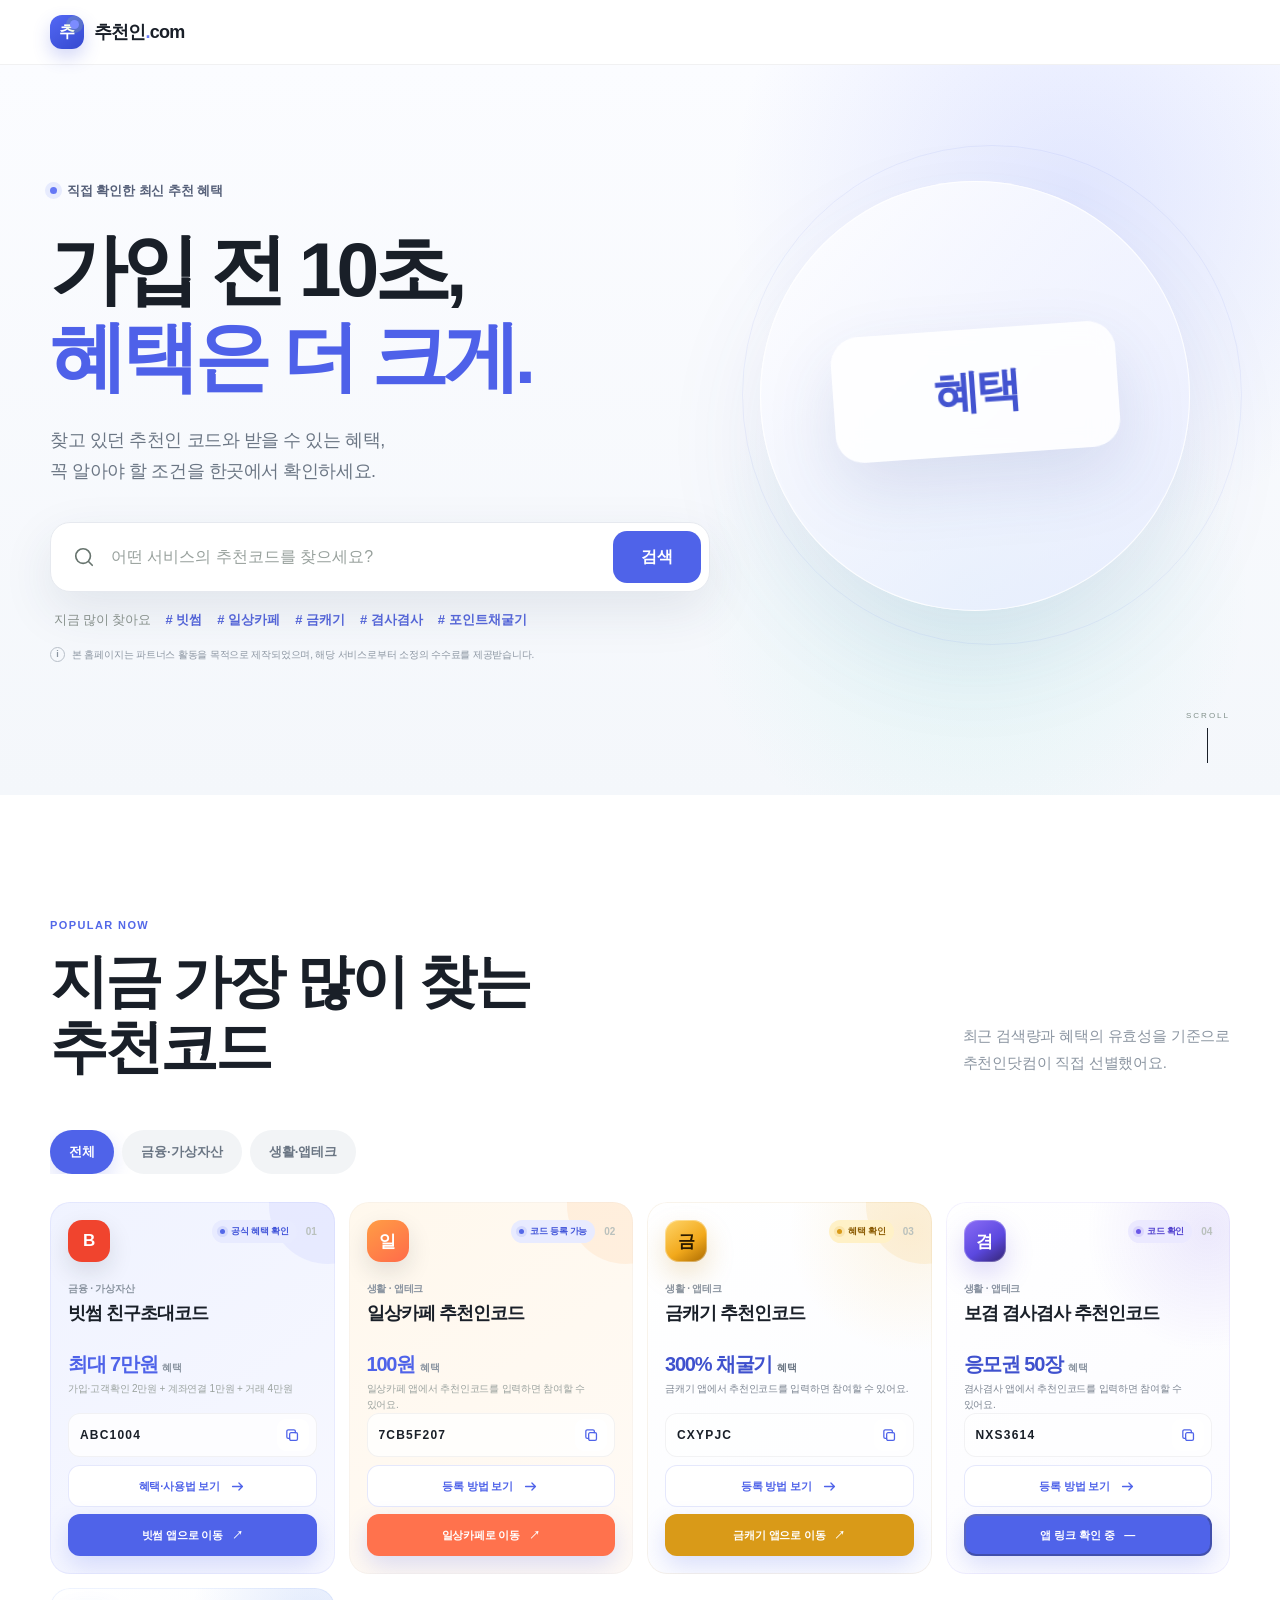
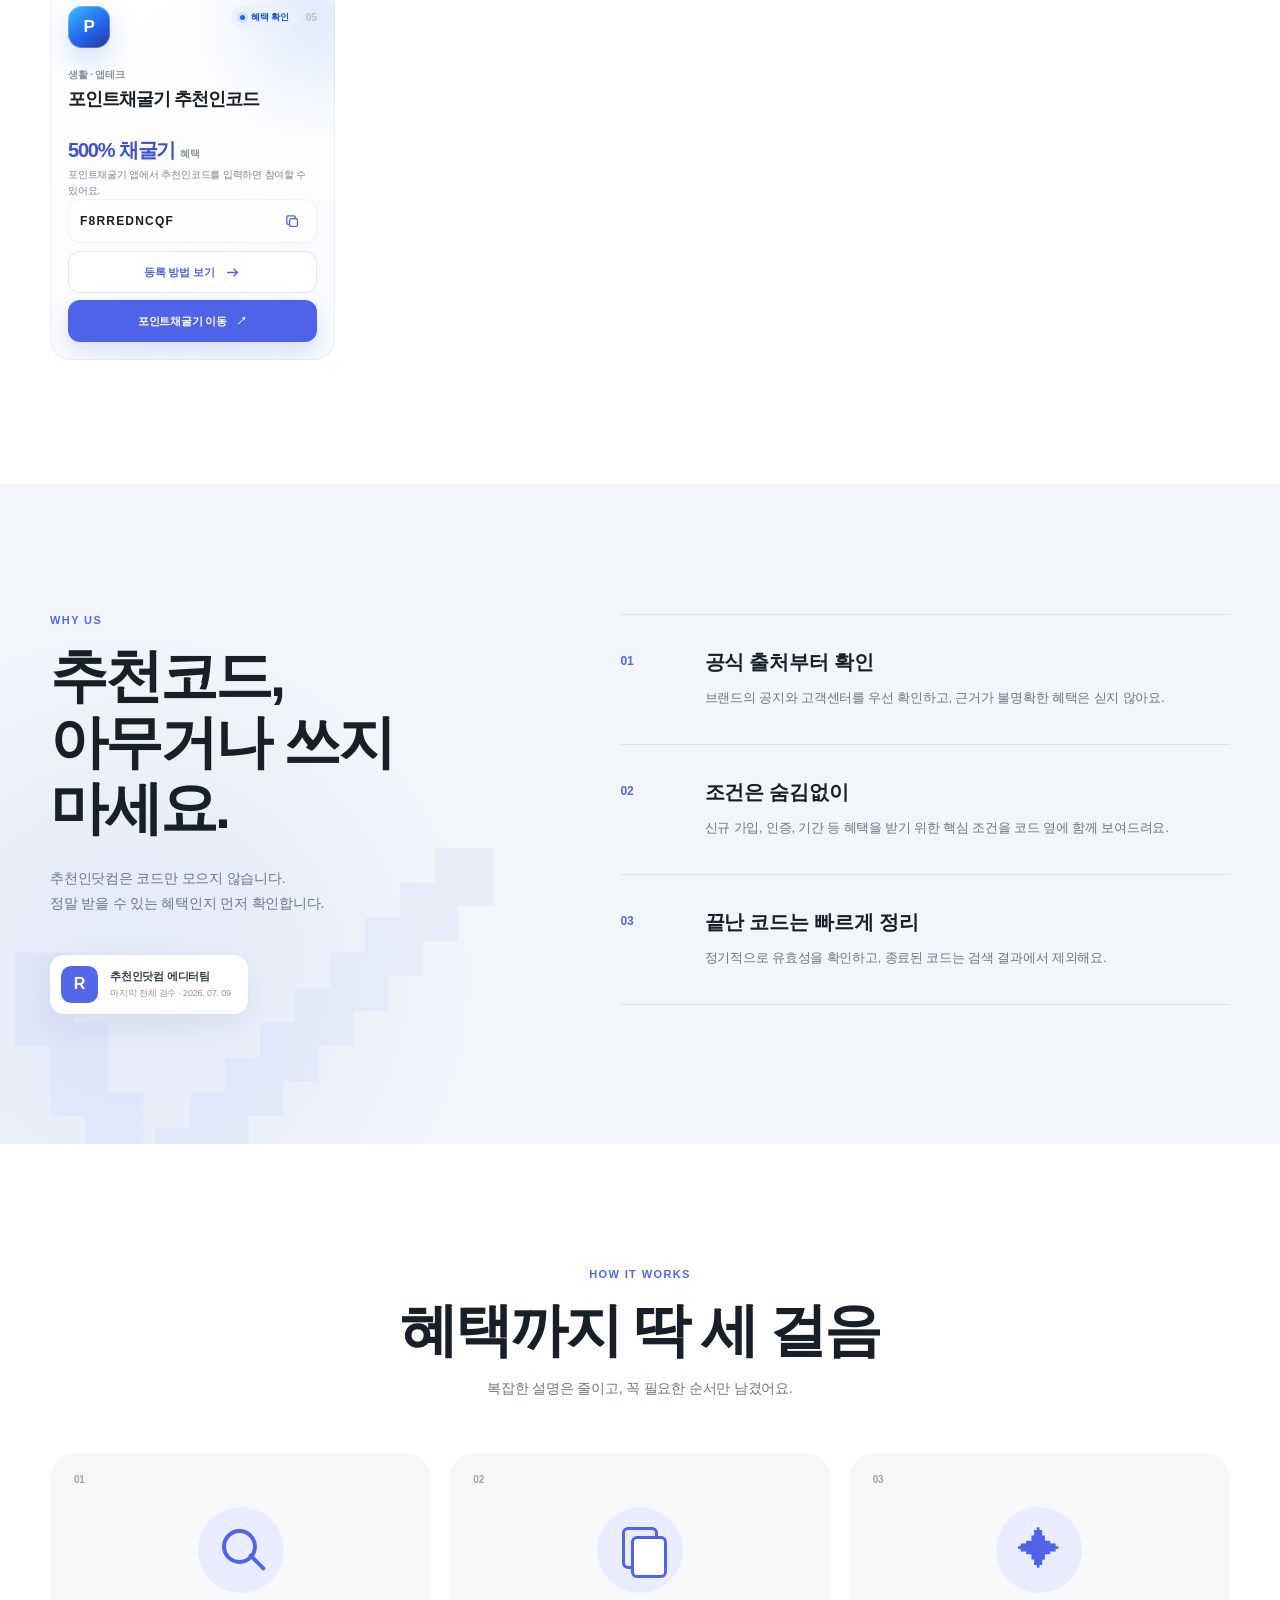
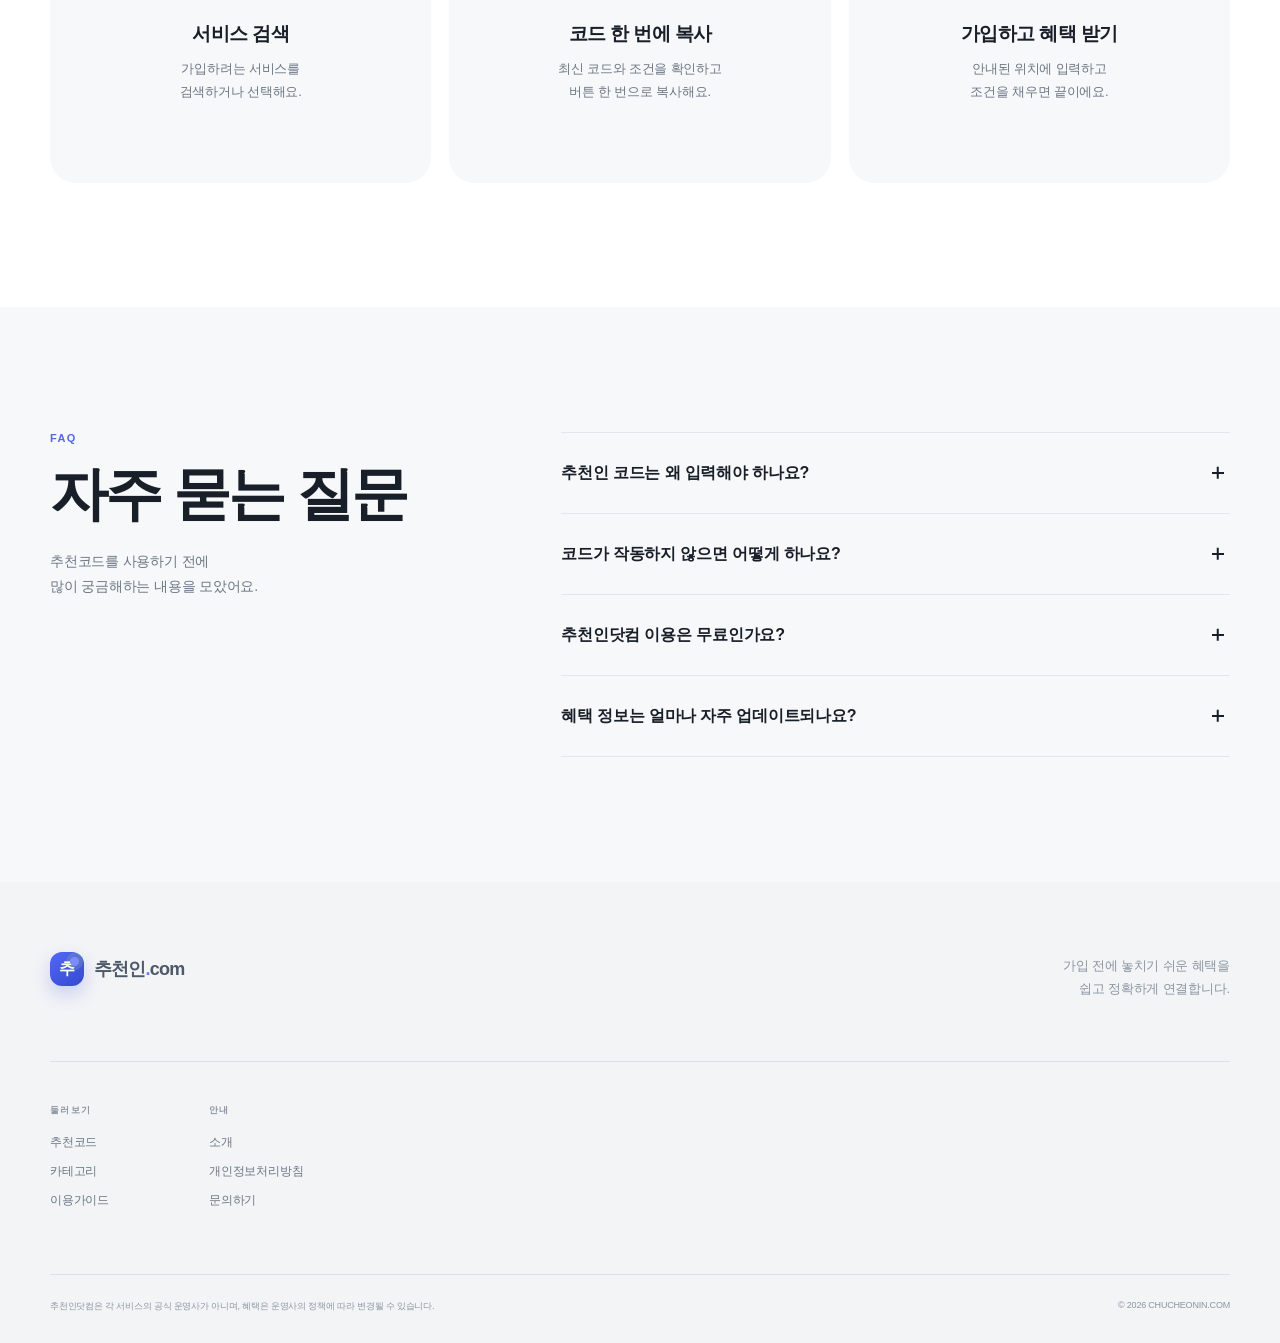
==== commit 6682c813: "Add point mining referral page" ====
--- a/index.html
+++ b/index.html
@@ -12,7 +12,7 @@
     gtag('config', 'G-Y10FEXDFD1');
   </script>
   <title>추천인닷컴 | 추천코드·친구초대 혜택을 한눈에</title>
-  <meta name="description" content="빗썸, 일상카페, 금캐기, 겸사겸사 추천인코드를 빠르게 복사하고 혜택, 등록 방법, 이용 조건을 한 번에 확인하세요.">
+  <meta name="description" content="빗썸, 일상카페, 금캐기, 겸사겸사, 포인트채굴기 추천인코드를 빠르게 복사하고 혜택, 등록 방법, 이용 조건을 한 번에 확인하세요.">
   <meta name="application-name" content="추천인닷컴">
   <meta name="apple-mobile-web-app-title" content="추천인닷컴">
   <meta name="robots" content="index,follow,max-image-preview:large">
@@ -23,7 +23,9 @@
   <meta property="og:title" content="추천인닷컴 | 놓치기 아까운 추천 혜택">
   <meta property="og:description" content="찾고, 확인하고, 한 번에 복사하세요. 최신 추천코드와 사용법을 깔끔하게 정리했습니다.">
   <meta property="og:url" content="https://chucheonin.com/">
-  <meta property="og:image" content="https://chucheonin.com/assets/og-home.svg">
+  <meta property="og:image" content="https://chucheonin.com/assets/og-share-20260710.svg">
+  <meta property="og:image:width" content="1200">
+  <meta property="og:image:height" content="630">
   <meta name="twitter:card" content="summary_large_image">
   <meta name="theme-color" content="#f7f8f2">
   <link rel="icon" href="assets/favicon.svg" type="image/svg+xml">
@@ -71,7 +73,8 @@
             {"@type":"ListItem","position":1,"name":"빗썸 친구초대코드","url":"https://chucheonin.com/bithumb-referral-code/"},
             {"@type":"ListItem","position":2,"name":"일상카페 추천인코드","url":"https://chucheonin.com/dailycafe-referral-code/"},
             {"@type":"ListItem","position":3,"name":"금캐기 추천인코드","url":"https://chucheonin.com/goldmining-referral-code/"},
-            {"@type":"ListItem","position":4,"name":"보겸 겸사겸사 추천인코드","url":"https://chucheonin.com/gyeomsagyeomsa-referral-code/"}
+            {"@type":"ListItem","position":4,"name":"보겸 겸사겸사 추천인코드","url":"https://chucheonin.com/gyeomsagyeomsa-referral-code/"},
+            {"@type":"ListItem","position":5,"name":"포인트채굴기 추천인코드","url":"https://chucheonin.com/point-mining-referral-code/"}
           ]
         }
       },
@@ -130,6 +133,7 @@
           <button type="button" data-search="일상카페"># 일상카페</button>
           <button type="button" data-search="금캐기"># 금캐기</button>
           <button type="button" data-search="겸사겸사"># 겸사겸사</button>
+          <button type="button" data-search="포인트채굴기"># 포인트채굴기</button>
         </div>
         <aside class="hero-disclosure reveal" aria-label="파트너스 활동 안내">
           <span aria-hidden="true">i</span>
@@ -271,6 +275,35 @@
                 앱 링크 확인 중
                 <span aria-hidden="true">—</span>
               </button>
+            </div>
+          </article>
+
+          <article class="service-card pointmining-card reveal" data-category="lifestyle" data-name="포인트채굴기 추천인 추천 코드 앱테크 채굴기 F8RREDNCQF 500%">
+            <div class="card-top">
+              <div class="service-logo logo-pointmining">P</div>
+              <div class="card-badges"><span class="status-live"><i></i> 혜택 확인</span><span class="rank-badge">05</span></div>
+            </div>
+            <div class="card-main">
+              <p class="card-category">생활 · 앱테크</p>
+              <h3>포인트채굴기 추천인코드</h3>
+              <p class="benefit"><strong>500% 채굴기</strong><span>혜택</span></p>
+              <p class="card-note">포인트채굴기 앱에서 추천인코드를 입력하면 참여할 수 있어요.</p>
+            </div>
+            <div class="code-preview">
+              <span>F8RREDNCQF</span>
+              <button type="button" class="mini-copy" data-copy="F8RREDNCQF" aria-label="포인트채굴기 추천인코드 복사">
+                <svg aria-hidden="true" viewBox="0 0 24 24"><rect x="8" y="8" width="11" height="11" rx="2"/><path d="M16 8V6a2 2 0 0 0-2-2H6a2 2 0 0 0-2 2v8a2 2 0 0 0 2 2h2"/></svg>
+              </button>
+            </div>
+            <div class="offer-card-actions">
+              <a class="secondary-offer-action" href="point-mining-referral-code/">
+                등록 방법 보기
+                <svg aria-hidden="true" viewBox="0 0 24 24"><path d="M5 12h14m-5-5 5 5-5 5"/></svg>
+              </a>
+              <a class="primary-offer-action pointmining-action" href="https://cpu.snapplay.io/landing_app?af_sub1=F8RREDNCQF" target="_blank" rel="sponsored noopener">
+                포인트채굴기 이동
+                <span aria-hidden="true">↗</span>
+              </a>
             </div>
           </article>
         </div>
--- a/style.css
+++ b/style.css
@@ -166,6 +166,7 @@
 .logo-dailycafe { color: #fff; background: linear-gradient(145deg, #ff9d45, #ff6b4a); }
 .logo-goldmining { color: #3b2700; background: linear-gradient(145deg, #ffe08a, #f4b63d 52%, #d88a12); }
 .logo-gyeomsagyeomsa { color: #fff; background: linear-gradient(145deg, #8b6df6, #5d47da 58%, #362579); }
+.logo-pointmining { color: #fff; background: linear-gradient(145deg, #38bdf8, #2563eb 58%, #1e3a8a); }
 .logo-coinone { background: #1769e0; }
 .logo-socar { background: #36b8e8; }
 .logo-agoda { background: #ff4874; }
@@ -265,6 +266,12 @@
 }
 .goldmining-action:hover {
   background: #bf8210;
+}
+.pointmining-action {
+  background: #2563eb;
+}
+.pointmining-action:hover {
+  background: #1d4ed8;
 }
 .disabled-offer-action,
 .disabled-offer-action:hover {
@@ -1073,6 +1080,35 @@
 .service-card.gyeomsagyeomsa-card .card-note {
   color: #7b8491;
 }
+.service-card.pointmining-card {
+  background:
+    radial-gradient(circle at 92% 8%, rgba(37, 99, 235, .12), transparent 28%),
+    linear-gradient(145deg, #fff 0%, #f8fbff 100%);
+  box-shadow: inset 0 0 0 1px rgba(37, 99, 235, .08);
+}
+.service-card.pointmining-card::after {
+  background: #38bdf8;
+  opacity: .12;
+}
+.service-card.pointmining-card .service-logo.logo-pointmining {
+  color: #fff;
+  background: linear-gradient(145deg, #38bdf8 0%, #2563eb 58%, #1e3a8a 100%);
+  box-shadow: 0 12px 28px rgba(37, 99, 235, .22), inset 0 0 0 1px rgba(255,255,255,.25);
+}
+.service-card.pointmining-card .status-live {
+  color: #1d4ed8;
+  background: #eaf2ff;
+}
+.service-card.pointmining-card .status-live i {
+  background: #2563eb;
+  box-shadow: 0 0 0 3px rgba(37,99,235,.13);
+}
+.service-card.pointmining-card .benefit strong {
+  color: #3f51ce;
+}
+.service-card.pointmining-card .card-note {
+  color: #7b8491;
+}
 .primary-offer-action.dailycafe-action {
   background: #ff724d;
 }
@@ -1409,8 +1445,10 @@
 .dailycafe-card::after,
 .goldmining-card::after,
 .gyeomsagyeomsa-card::after,
+.pointmining-card::after,
 .service-card.goldmining-card::after,
-.service-card.gyeomsagyeomsa-card::after {
+.service-card.gyeomsagyeomsa-card::after,
+.service-card.pointmining-card::after {
   width: 118px;
   height: 118px;
   right: -52px;
@@ -1451,7 +1489,8 @@
 }
 .benefit strong,
 .service-card.goldmining-card .benefit strong,
-.service-card.gyeomsagyeomsa-card .benefit strong {
+.service-card.gyeomsagyeomsa-card .benefit strong,
+.service-card.pointmining-card .benefit strong {
   font-size: 20px;
   line-height: 1.1;
   letter-spacing: -1.2px;
@@ -1528,7 +1567,8 @@
   }
   .benefit strong,
   .service-card.goldmining-card .benefit strong,
-  .service-card.gyeomsagyeomsa-card .benefit strong {
+  .service-card.gyeomsagyeomsa-card .benefit strong,
+  .service-card.pointmining-card .benefit strong {
     font-size: 27px;
   }
   .offer-card-actions {
